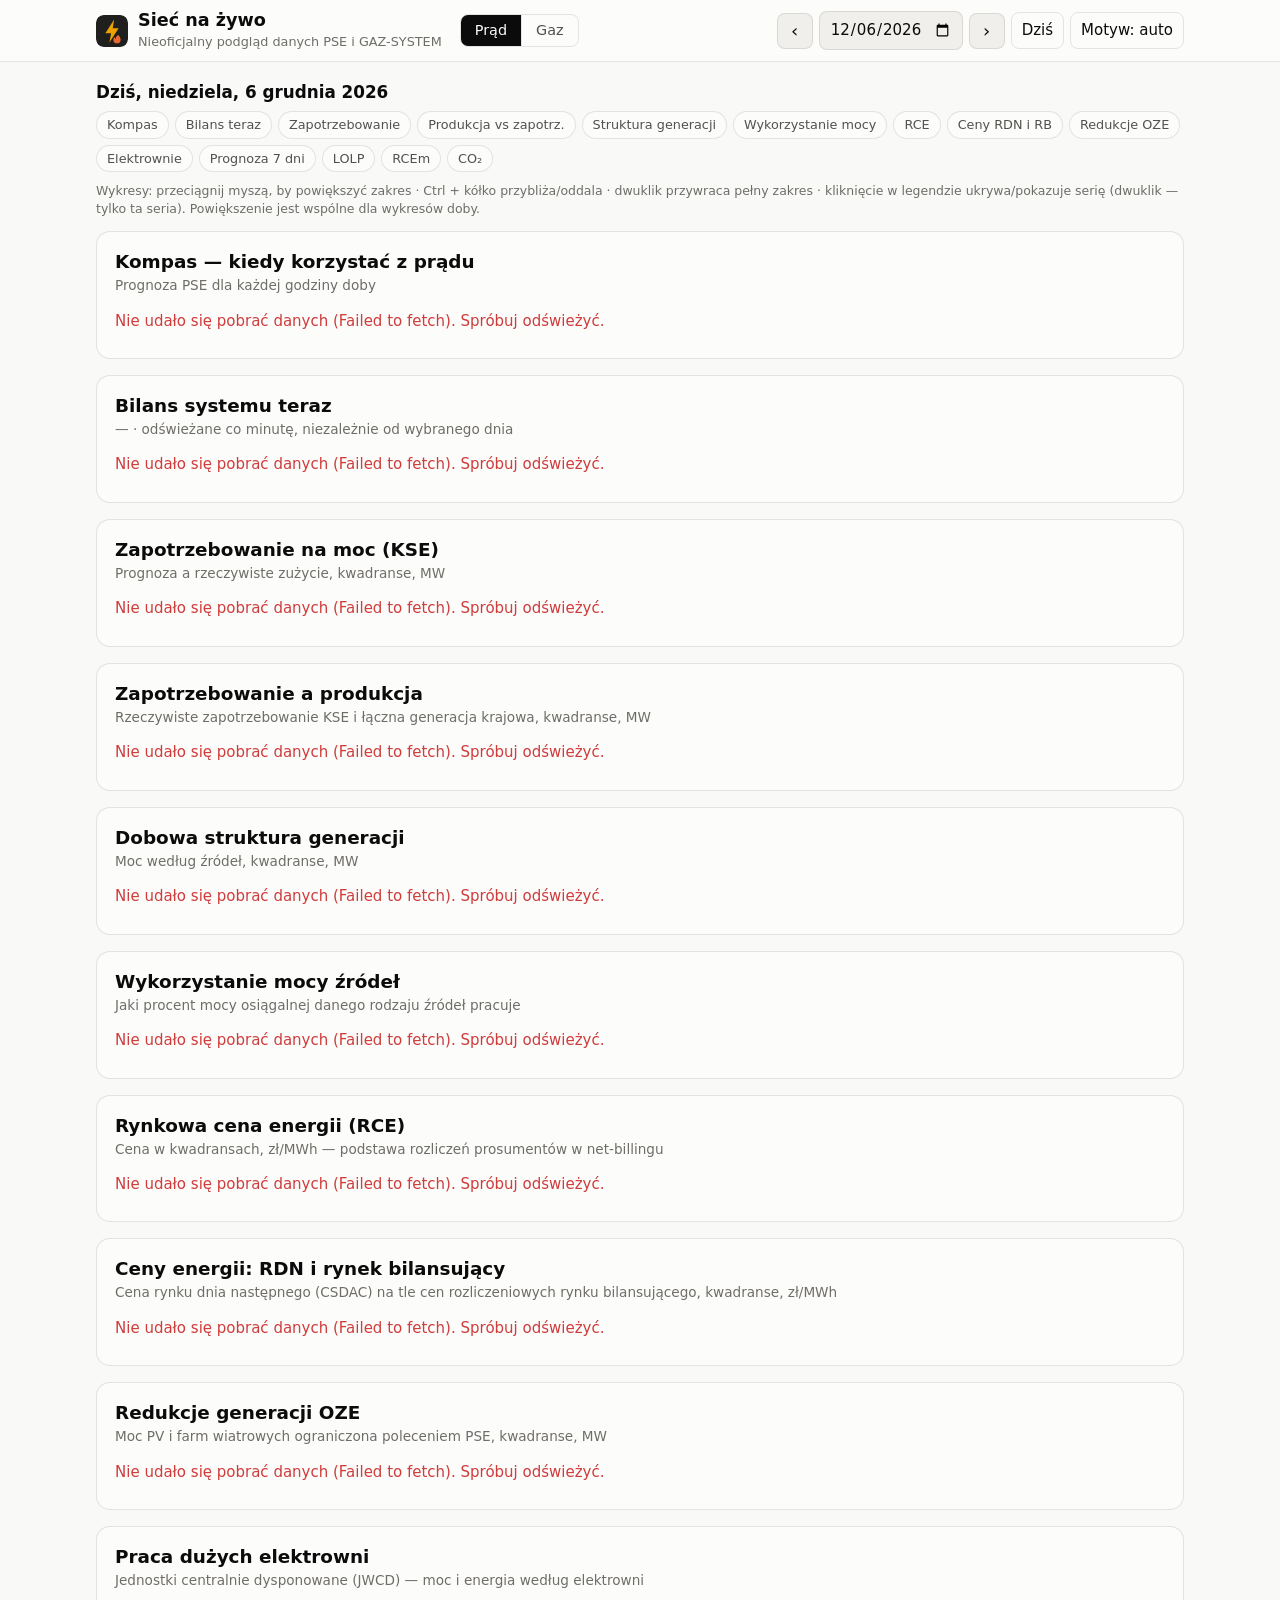
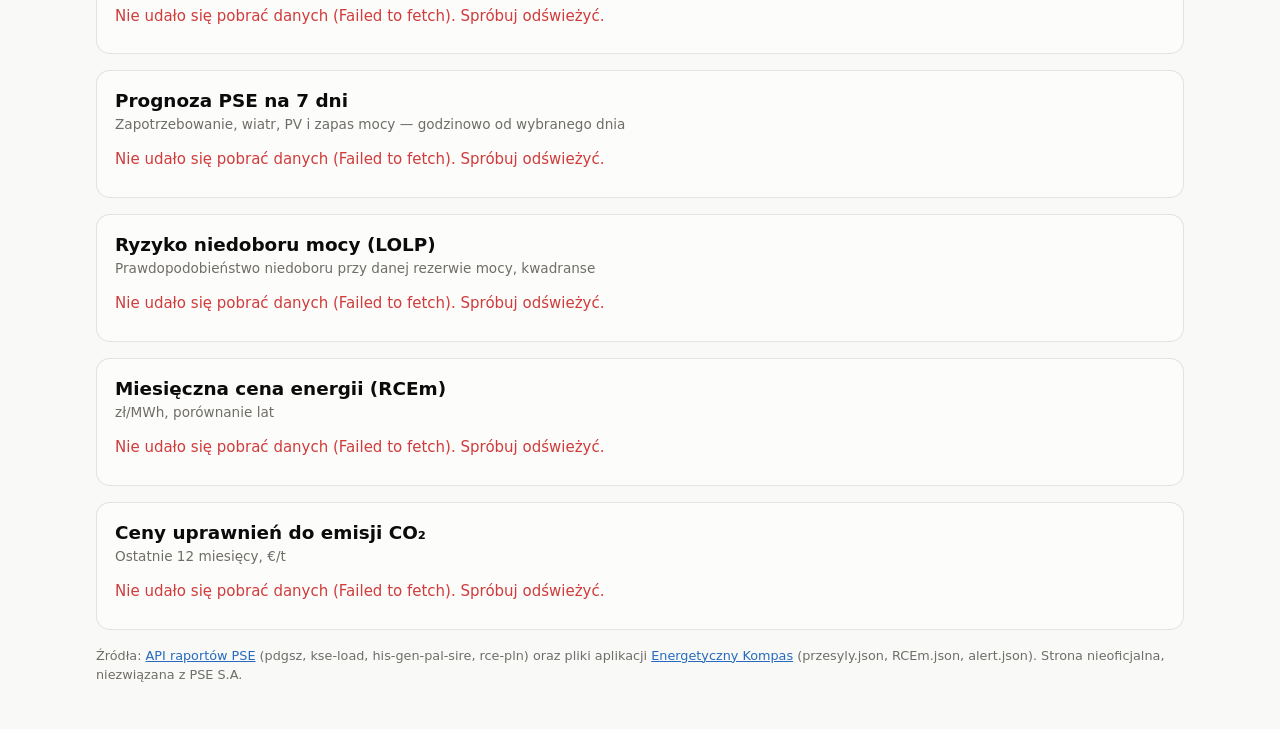
==== web/index.html @ aa926ff1 "Sieć na żywo: podgląd danych PSE i GAZ-SYSTEM Statyczna strona (PWA) z danymi o systemie elektroener" ====
<!doctype html>
<html lang="pl">
<head>
  <meta charset="utf-8">
  <meta name="viewport" content="width=device-width, initial-scale=1">
  <title>Sieć na żywo — prąd</title>
  <meta name="description" content="Godziny zalecanego użytkowania i oszczędzania prądu, bilans KSE, struktura generacji i ceny RCE — dane PSE.">
  <link rel="stylesheet" href="style.css">
  <link rel="manifest" href="manifest.webmanifest">
  <link rel="icon" href="icons/icon.svg" type="image/svg+xml">
  <link rel="apple-touch-icon" href="icons/apple-touch-icon.png">
  <meta name="theme-color" content="#1f1f1d">
  <meta name="apple-mobile-web-app-capable" content="yes">
  <meta name="apple-mobile-web-app-title" content="Sieć na żywo">
</head>
<body>
  <header class="top">
    <div class="wrap top-inner">
      <div class="brand">
        <img class="logo" src="icons/icon.svg" alt="" width="32" height="32">
        <div>
          <h1>Sieć na żywo</h1>
          <p class="sub">Nieoficjalny podgląd danych PSE i GAZ-SYSTEM</p>
        </div>
        <nav class="tabs" aria-label="Rodzaj danych"><a href="./" aria-current="page">Prąd</a><a href="gaz.html">Gaz</a></nav>
      </div>
      <nav class="datenav" aria-label="Wybór dnia">
        <button id="prev" type="button" aria-label="Poprzedni dzień">‹</button>
        <input id="date" type="date" aria-label="Data">
        <button id="next" type="button" aria-label="Następny dzień">›</button>
        <button id="today" type="button" class="ghost">Dziś</button>
        <button id="install" type="button" class="ghost install" hidden>Zainstaluj aplikację</button>
        <button id="theme" type="button" class="ghost">Motyw: auto</button>
      </nav>
    </div>
  </header>

  <main class="wrap">
    <div id="alert" class="alert" role="status" hidden></div>
    <p id="date-label" class="date-label"></p>
    <nav class="toc" aria-label="Sekcje">
      <a href="#kompas">Kompas</a><a href="#now">Bilans teraz</a><a href="#load">Zapotrzebowanie</a><a href="#bal">Produkcja vs zapotrz.</a><a href="#gen">Struktura generacji</a><a href="#util">Wykorzystanie mocy</a><a href="#rce">RCE</a><a href="#prices">Ceny RDN i RB</a><a href="#curt">Redukcje OZE</a><a href="#units">Elektrownie</a><a href="#plan">Prognoza 7 dni</a><a href="#lolp">LOLP</a><a href="#rcem">RCEm</a><a href="#co2">CO₂</a>
    </nav>
    <p class="chart-hint">Wykresy: przeciągnij myszą, by powiększyć zakres · Ctrl + kółko przybliża/oddala · dwuklik przywraca pełny zakres · kliknięcie w legendzie ukrywa/pokazuje serię (dwuklik — tylko ta seria). Powiększenie jest wspólne dla wykresów doby.</p>

    <section class="card" id="kompas" aria-labelledby="kompas-h">
      <div class="card-head">
        <h2 id="kompas-h">Kompas — kiedy korzystać z prądu</h2>
        <p class="muted">Prognoza PSE dla każdej godziny doby</p>
      </div>
      <div id="kompas-body"></div>
    </section>

    <section class="card" id="now" aria-labelledby="now-h">
      <div class="card-head">
        <h2 id="now-h">Bilans systemu teraz</h2>
        <p class="muted"><span id="now-time">—</span> · odświeżane co minutę, niezależnie od wybranego dnia</p>
      </div>
      <div id="now-body"><p class="state">Ładowanie…</p></div>
    </section>

    <section class="card" id="load" aria-labelledby="load-h">
      <div class="card-head">
        <h2 id="load-h">Zapotrzebowanie na moc (KSE)</h2>
        <p class="muted">Prognoza a rzeczywiste zużycie, kwadranse, MW</p>
      </div>
      <div id="load-body"></div>
    </section>

    <section class="card" id="bal" aria-labelledby="bal-h">
      <div class="card-head">
        <h2 id="bal-h">Zapotrzebowanie a produkcja</h2>
        <p class="muted">Rzeczywiste zapotrzebowanie KSE i łączna generacja krajowa, kwadranse, MW</p>
      </div>
      <div id="bal-body"></div>
    </section>

    <section class="card" id="gen" aria-labelledby="gen-h">
      <div class="card-head">
        <h2 id="gen-h">Dobowa struktura generacji</h2>
        <p class="muted">Moc według źródeł, kwadranse, MW</p>
      </div>
      <div id="gen-body"></div>
    </section>

    <section class="card" id="util" aria-labelledby="util-h">
      <div class="card-head">
        <h2 id="util-h">Wykorzystanie mocy źródeł</h2>
        <p class="muted">Jaki procent mocy osiągalnej danego rodzaju źródeł pracuje</p>
      </div>
      <div id="util-body"></div>
    </section>

    <section class="card" id="rce" aria-labelledby="rce-h">
      <div class="card-head">
        <h2 id="rce-h">Rynkowa cena energii (RCE)</h2>
        <p class="muted">Cena w kwadransach, zł/MWh — podstawa rozliczeń prosumentów w net-billingu</p>
      </div>
      <div id="rce-body"></div>
    </section>

    <section class="card" id="prices" aria-labelledby="prices-h">
      <div class="card-head">
        <h2 id="prices-h">Ceny energii: RDN i rynek bilansujący</h2>
        <p class="muted">Cena rynku dnia następnego (CSDAC) na tle cen rozliczeniowych rynku bilansującego, kwadranse, zł/MWh</p>
      </div>
      <div id="prices-body"></div>
    </section>

    <section class="card" id="curt" aria-labelledby="curt-h">
      <div class="card-head">
        <h2 id="curt-h">Redukcje generacji OZE</h2>
        <p class="muted">Moc PV i farm wiatrowych ograniczona poleceniem PSE, kwadranse, MW</p>
      </div>
      <div id="curt-body"></div>
    </section>

    <section class="card" id="units" aria-labelledby="units-h">
      <div class="card-head">
        <h2 id="units-h">Praca dużych elektrowni</h2>
        <p class="muted">Jednostki centralnie dysponowane (JWCD) — moc i energia według elektrowni</p>
      </div>
      <div id="units-body"></div>
    </section>

    <section class="card" id="plan" aria-labelledby="plan-h">
      <div class="card-head">
        <h2 id="plan-h">Prognoza PSE na 7 dni</h2>
        <p class="muted">Zapotrzebowanie, wiatr, PV i zapas mocy — godzinowo od wybranego dnia</p>
      </div>
      <div id="plan-body"></div>
    </section>

    <section class="card" id="lolp" aria-labelledby="lolp-h">
      <div class="card-head">
        <h2 id="lolp-h">Ryzyko niedoboru mocy (LOLP)</h2>
        <p class="muted">Prawdopodobieństwo niedoboru przy danej rezerwie mocy, kwadranse</p>
      </div>
      <div id="lolp-body"></div>
    </section>

    <section class="card" id="rcem" aria-labelledby="rcem-h">
      <div class="card-head">
        <h2 id="rcem-h">Miesięczna cena energii (RCEm)</h2>
        <p class="muted">zł/MWh, porównanie lat</p>
      </div>
      <div id="rcem-body"><p class="state">Ładowanie…</p></div>
    </section>
    <section class="card" id="co2" aria-labelledby="co2-h">
      <div class="card-head">
        <h2 id="co2-h">Ceny uprawnień do emisji CO₂</h2>
        <p class="muted">Ostatnie 12 miesięcy, €/t</p>
      </div>
      <div id="co2-body"></div>
    </section>

  </main>

  <div id="install-help" class="install-help" role="dialog" aria-labelledby="install-help-h" hidden>
    <h2 id="install-help-h">Dodaj do ekranu głównego</h2>
    <div id="install-help-body"></div>
    <button type="button" id="install-help-close">Zamknij</button>
  </div>

  <footer class="wrap foot">
    <p>Źródła: <a href="https://raporty.pse.pl" rel="noopener">API raportów PSE</a> (pdgsz, kse-load, his-gen-pal-sire, rce-pln)
      oraz pliki aplikacji <a href="https://www.energetycznykompas.pl" rel="noopener">Energetyczny Kompas</a> (przesyly.json, RCEm.json, alert.json).
      Strona nieoficjalna, niezwiązana z PSE S.A.</p>
  </footer>

  <script type="module" src="app.js"></script>
</body>
</html>
---- web/style.css ----
:root {
  color-scheme: light;
  --page: #f9f9f7;
  --surface: #fcfcfb;
  --surface-2: #f0efec;
  --ink: #0b0b0b;
  --ink-2: #52514e;
  --muted: #6f6d68;
  --grid: #e1e0d9;
  --axis: #c3c2b7;
  --border: rgba(11, 11, 11, 0.1);
  --accent: #256abf;

  /* Paleta kategoryczna (kolejność stała, zwalidowana pod kątem daltonizmu) */
  --s1: #2a78d6; --s2: #eb6834; --s3: #1baf7a; --s4: #eda100;
  --s5: #e87ba4; --s6: #008300; --s7: #4a3aa7; --s8: #e34948;
  /* Struktura generacji: kolory znaczeniowe, kolejność warstw zwalidowana pod kątem daltonizmu */
  --g-wk: #262624; --g-wb: #8a5a2b; --g-gaz: #eb6834; --g-woda: #2a78d6;
  --g-wl: #1baf7a; --g-wm: #4a3aa7; --g-pv: #eda100; --g-bio: #008300;
  /* Para rozbieżna: import / eksport */
  --imp: #2a78d6; --exp: #e34948;
  /* Stany kompasu (paleta statusów) */
  --st0: #0ca30c; --st0-ink: #0b0b0b;
  --st1: #e6e5e0; --st1-ink: #0b0b0b;
  --st2: #fab219; --st2-ink: #0b0b0b;
  --st3: #d03b3b; --st3-ink: #ffffff;
  --ok: #006300;
}
@media (prefers-color-scheme: dark) {
  :root:not([data-theme="light"]) {
    color-scheme: dark;
    --page: #0d0d0d; --surface: #1a1a19; --surface-2: #242423;
    --ink: #ffffff; --ink-2: #c3c2b7; --muted: #9a988f;
    --grid: #2c2c2a; --axis: #383835; --border: rgba(255, 255, 255, 0.1); --accent: #5598e7;
    --s1: #3987e5; --s2: #d95926; --s3: #199e70; --s4: #c98500;
    --s5: #d55181; --s6: #008300; --s7: #9085e9; --s8: #e66767;
    --imp: #3987e5; --exp: #e66767;
    --g-wk: #a9a79f; --g-wb: #7d4f25; --g-gaz: #d95926; --g-woda: #3987e5;
    --g-wl: #199e70; --g-wm: #9085e9; --g-pv: #c98500; --g-bio: #008300;
    --st1: #383835; --st1-ink: #ffffff;
    --ok: #0ca30c;
  }
}
:root[data-theme="dark"] {
  color-scheme: dark;
  --page: #0d0d0d; --surface: #1a1a19; --surface-2: #242423;
  --ink: #ffffff; --ink-2: #c3c2b7; --muted: #9a988f;
  --grid: #2c2c2a; --axis: #383835; --border: rgba(255, 255, 255, 0.1); --accent: #5598e7;
  --s1: #3987e5; --s2: #d95926; --s3: #199e70; --s4: #c98500;
  --s5: #d55181; --s6: #008300; --s7: #9085e9; --s8: #e66767;
  --imp: #3987e5; --exp: #e66767;
  --g-wk: #a9a79f; --g-wb: #7d4f25; --g-gaz: #d95926; --g-woda: #3987e5;
  --g-wl: #199e70; --g-wm: #9085e9; --g-pv: #c98500; --g-bio: #008300;
  --st1: #383835; --st1-ink: #ffffff;
  --ok: #0ca30c;
}

* { box-sizing: border-box; }
html { -webkit-text-size-adjust: 100%; }
body {
  margin: 0;
  background: var(--page);
  color: var(--ink);
  font: 15px/1.5 system-ui, -apple-system, "Segoe UI", Roboto, sans-serif;
}
a { color: var(--accent); }
h1, h2, h3 { margin: 0; line-height: 1.25; }
h2 { font-size: 1.15rem; font-weight: 650; }
h3 { font-size: 0.95rem; font-weight: 600; margin: 0 0 10px; }
.wrap { max-width: 1120px; margin: 0 auto; padding: 0 16px; }
.muted { color: var(--muted); font-weight: 400; }

/* Nagłówek */
.top { background: var(--surface); border-bottom: 1px solid var(--border); position: sticky; top: 0; z-index: 5; }
.top-inner { display: flex; flex-wrap: wrap; gap: 10px 20px; align-items: center; justify-content: space-between; padding-top: 10px; padding-bottom: 10px; }
.brand { display: flex; gap: 10px; align-items: center; }
.logo { font-size: 26px; color: var(--accent); line-height: 1; }
.brand h1 { font-size: 1.1rem; }
.sub { margin: 0; font-size: 0.8rem; color: var(--muted); }
.datenav { display: flex; gap: 6px; align-items: center; flex-wrap: wrap; }
button, input[type="date"] {
  font: inherit; color: var(--ink); background: var(--surface-2);
  border: 1px solid var(--border); border-radius: 8px; padding: 6px 10px; min-height: 36px;
}
button { cursor: pointer; }
button:hover:not(:disabled) { border-color: var(--axis); }
button:disabled { opacity: 0.4; cursor: default; }
button.ghost { background: transparent; }
#prev, #next { width: 36px; font-size: 18px; padding: 0; }
:focus-visible { outline: 2px solid var(--accent); outline-offset: 2px; }

.date-label { margin: 18px 0 2px; font-size: 1.05rem; font-weight: 600; }
.date-label::first-letter { text-transform: uppercase; }

.alert { margin-top: 16px; padding: 12px 14px; border-radius: 10px; background: var(--surface); border: 1px solid var(--border); border-left: 4px solid var(--st2); }

/* Karty */
.card { background: var(--surface); border: 1px solid var(--border); border-radius: 14px; padding: 18px; margin-bottom: 16px; }
.card-head { margin-bottom: 14px; }
.card-head p { margin: 2px 0 0; font-size: 0.85rem; }
.state { color: var(--muted); margin: 8px 0; }
.state.error { color: var(--st3); }
.note { font-size: 0.8rem; color: var(--muted); margin: 8px 0 0; }
.grid2 { display: grid; grid-template-columns: 1fr 1fr; gap: 24px; margin-top: 8px; }
@media (max-width: 820px) { .grid2 { grid-template-columns: 1fr; } }

/* Kafelki */
.tiles { display: grid; grid-template-columns: repeat(auto-fit, minmax(150px, 1fr)); gap: 10px; margin-bottom: 14px; }
.tile { background: var(--surface-2); border-radius: 10px; padding: 10px 12px; min-width: 0; }
.tl { font-size: 0.8rem; color: var(--ink-2); }
.tv { font-size: 1.35rem; font-weight: 650; line-height: 1.3; overflow-wrap: anywhere; }
.td { font-size: 0.78rem; color: var(--muted); }

/* Kompas */
.hero { display: flex; gap: 16px; align-items: flex-start; padding: 16px; border-radius: 12px; margin-bottom: 18px; background: var(--surface-2); border-left: 6px solid var(--st1); }
.hero.s0 { border-left-color: var(--st0); }
.hero.s2 { border-left-color: var(--st2); }
.hero.s3 { border-left-color: var(--st3); }
.hero-icon { flex: none; width: 52px; height: 52px; border-radius: 50%; display: grid; place-items: center; font-size: 24px; font-weight: 700; background: var(--st1); color: var(--st1-ink); }
.hero.s0 .hero-icon { background: var(--st0); color: var(--st0-ink); }
.hero.s2 .hero-icon { background: var(--st2); color: var(--st2-ink); }
.hero.s3 .hero-icon { background: var(--st3); color: var(--st3-ink); }
.hero-kicker { font-size: 0.85rem; color: var(--ink-2); }
.hero-state { font-size: 2rem; font-weight: 700; line-height: 1.15; }
.hero-tip { margin: 6px 0 0; color: var(--ink-2); max-width: 60ch; }
.hero-next { margin: 6px 0 0; font-size: 0.9rem; }

.strip-head { display: flex; flex-wrap: wrap; gap: 6px 12px; align-items: baseline; margin: 14px 0 8px; }
.strip-head h3 { margin: 0; }
.pills { display: flex; flex-wrap: wrap; gap: 6px; }
.pill { font-size: 0.78rem; padding: 2px 8px; border-radius: 99px; background: var(--st1); color: var(--st1-ink); }
.pill.s0 { background: var(--st0); color: var(--st0-ink); }
.pill.s2 { background: var(--st2); color: var(--st2-ink); }
.pill.s3 { background: var(--st3); color: var(--st3-ink); }

.strip { display: grid; grid-template-columns: repeat(var(--n), minmax(0, 1fr)); gap: 2px; }
@media (max-width: 700px) { .strip:not(.mini) { grid-template-columns: repeat(12, minmax(0, 1fr)); } }
.strip .cell { border-radius: 4px; background: var(--st1); color: var(--st1-ink); display: flex; flex-direction: column; align-items: center; padding: 5px 0 4px; min-height: 48px; font-variant-numeric: tabular-nums; }
.strip .cell .hh { font-size: 0.78rem; }
.strip .cell .ic { font-size: 0.8rem; font-weight: 700; }
.cell.s0, .cell-key.s0 { background: var(--st0); color: var(--st0-ink); }
.cell.s2, .cell-key.s2 { background: var(--st2); color: var(--st2-ink); }
.cell.s3, .cell-key.s3 { background: var(--st3); color: var(--st3-ink); }
.cell.sx { background: transparent; outline: 1px dashed var(--axis); outline-offset: -1px; }
.cell.now { box-shadow: 0 0 0 2px var(--surface), 0 0 0 4px var(--ink); position: relative; z-index: 1; }
.strip.mini { gap: 1px; }
.strip.mini .cell { min-height: 14px; padding: 0; border-radius: 2px; }
.cell-key { display: inline-grid; place-items: center; width: 20px; height: 20px; border-radius: 4px; font-size: 11px; font-weight: 700; font-style: normal; background: var(--st1); color: var(--st1-ink); flex: none; }
.spans { list-style: none; padding: 0; margin: 12px 0 0; display: grid; gap: 6px; font-size: 0.9rem; }
.spans li { display: flex; gap: 8px; align-items: center; flex-wrap: wrap; }
.legend.states { margin-top: 14px; }

.history { margin-top: 14px; }
.history summary, .table-view summary { cursor: pointer; font-size: 0.85rem; color: var(--ink-2); }
.history-list { display: grid; gap: 10px; margin-top: 10px; }
.hist-meta { font-size: 0.8rem; margin-bottom: 3px; }
.hist-row:not(.active) { opacity: 0.75; }
.badge { font-size: 0.7rem; padding: 1px 6px; border-radius: 99px; background: var(--ink); color: var(--surface); }

/* Legenda i wykresy */
.legend { display: flex; flex-wrap: wrap; gap: 6px 16px; font-size: 0.82rem; color: var(--ink-2); margin-bottom: 8px; }
.key { display: inline-flex; align-items: center; gap: 6px; }
.sw { display: inline-block; width: 10px; height: 10px; border-radius: 3px; flex: none; }
.sw.none { background: transparent; }
.plan-key { display: inline-block; width: 2px; height: 12px; background: var(--ink); }
.chart { width: 100%; }
.chart svg { display: block; max-width: 100%; height: auto; touch-action: pan-y; }
.gridline { stroke: var(--grid); stroke-width: 1; }
.axis { stroke: var(--axis); stroke-width: 1; }
.tick { fill: var(--muted); font-size: 11px; font-variant-numeric: tabular-nums; }
.line { fill: none; stroke-width: 2; stroke-linejoin: round; stroke-linecap: round; }
.area-wash { opacity: 0.12; }
.band-wash { opacity: 0.22; }
.sw.wash { opacity: 0.4; }
.stack-area { stroke: var(--surface); stroke-width: 1; stroke-linejoin: round; }
.marker { stroke: var(--surface); stroke-width: 2; }
.crosshair { stroke: var(--axis); stroke-width: 1; }
.now-line { stroke: var(--ink-2); stroke-width: 1; }
.now-label { fill: var(--ink-2); font-size: 11px; }

.tooltip { position: fixed; z-index: 20; pointer-events: none; background: var(--surface); color: var(--ink); border: 1px solid var(--border); border-radius: 8px; padding: 8px 10px; font-size: 0.8rem; box-shadow: 0 6px 20px rgba(0, 0, 0, 0.18); min-width: 180px; }
.tt-h { font-weight: 650; margin-bottom: 4px; }
.tt-r { display: grid; grid-template-columns: 10px 1fr auto; gap: 8px; align-items: center; }
.tt-r b { font-weight: 600; font-variant-numeric: tabular-nums; text-align: right; }

.table-view { margin-top: 10px; }
.table-scroll { max-height: 320px; overflow: auto; margin-top: 8px; border: 1px solid var(--border); border-radius: 8px; }
table { border-collapse: collapse; width: 100%; font-size: 0.8rem; font-variant-numeric: tabular-nums; }
th, td { padding: 4px 8px; text-align: right; border-bottom: 1px solid var(--grid); white-space: nowrap; }
th:first-child, td:first-child { text-align: left; }
th { position: sticky; top: 0; background: var(--surface-2); font-weight: 600; }

/* Wymiana międzynarodowa */
.flows { display: grid; gap: 8px; }
.frow { display: grid; grid-template-columns: 76px 1fr; grid-template-areas: "n t" "v v"; gap: 2px 10px; align-items: center; }
.fname { grid-area: n; font-size: 0.88rem; }
.ftrack { grid-area: t; position: relative; height: 18px; }
.fzero { position: absolute; left: 50%; top: -2px; bottom: -2px; width: 1px; background: var(--axis); }
.fbar { position: absolute; top: 3px; height: 12px; }
.fbar.imp { background: var(--imp); border-radius: 0 4px 4px 0; }
.fbar.exp { background: var(--exp); border-radius: 4px 0 0 4px; }
.fplan { position: absolute; top: 0; height: 18px; width: 2px; margin-left: -1px; background: var(--ink); }
.fval { grid-area: v; font-size: 0.8rem; color: var(--ink-2); padding-left: 86px; }
@media (max-width: 480px) { .fval { padding-left: 0; } }

/* Aktualny miks */
.mix { display: grid; gap: 8px; }
.mrow { display: grid; grid-template-columns: minmax(110px, 1.2fr) 1.5fr auto; gap: 10px; align-items: center; font-size: 0.85rem; }
.mtrack { height: 12px; }
.mbar { display: block; height: 12px; background: var(--s1); border-radius: 0 4px 4px 0; min-width: 1px; }
.mval { font-variant-numeric: tabular-nums; white-space: nowrap; }
.ok { color: var(--ok); }
.off { color: var(--muted); }

.foot { color: var(--muted); font-size: 0.8rem; padding-bottom: 32px; }

@media (max-width: 600px) {
  .top { position: static; }
  .card { padding: 14px; }
  .hero { padding: 12px; gap: 12px; }
  .hero-icon { width: 40px; height: 40px; font-size: 18px; }
  .hero-state { font-size: 1.45rem; }
  .tiles { grid-template-columns: 1fr 1fr; }
  .tv { font-size: 1.1rem; }
  .mrow { grid-template-columns: 1fr auto; }
  .mtrack { grid-column: 1 / -1; grid-row: 2; }
}
.sub-h { margin: 18px 0 8px; }

/* Wykorzystanie mocy */
.util { display: grid; gap: 10px; margin-bottom: 8px; }
.urow { display: grid; grid-template-columns: minmax(200px, 1.3fr) 2fr minmax(210px, auto); gap: 6px 12px; align-items: center; font-size: 0.85rem; }
.uname { display: flex; align-items: center; gap: 6px; flex-wrap: wrap; }
.utrack { position: relative; height: 14px; background: var(--surface-2); border-radius: 0 4px 4px 0; }
.ubar { position: absolute; left: 0; top: 0; bottom: 0; border-radius: 0 4px 4px 0; min-width: 1px; }
.umax { position: absolute; top: -3px; bottom: -3px; width: 2px; margin-left: -1px; background: var(--ink); }
.uval { font-variant-numeric: tabular-nums; white-space: nowrap; }
@media (max-width: 700px) {
  .urow { grid-template-columns: 1fr; }
}

/* Interaktywne wykresy: legenda-przełączniki i sterowanie zakresem */
.chart-bar { display: flex; flex-wrap: wrap; gap: 6px 12px; align-items: flex-start; justify-content: space-between; margin-bottom: 6px; }
.chart-bar .legend { margin-bottom: 0; flex: 1 1 300px; }
.key.toggle { font: inherit; font-size: 0.82rem; color: var(--ink-2); background: transparent; border: 1px solid transparent; border-radius: 6px; padding: 2px 6px; min-height: 28px; cursor: pointer; }
.key.toggle:hover { border-color: var(--border); background: var(--surface-2); }
.key.toggle.off { color: var(--muted); text-decoration: line-through; }
.key.toggle.off .sw { opacity: 0.25; }
.zoom-ctl { display: flex; gap: 4px; flex: none; }
.zoom-ctl button { min-height: 28px; min-width: 30px; padding: 0 8px; font-size: 0.95rem; line-height: 1; }
.ichart svg { cursor: crosshair; user-select: none; -webkit-user-select: none; }
.zoom-sel { fill: var(--accent); opacity: 0.12; stroke: var(--accent); stroke-width: 1; }
.chart-hint { font-size: 0.78rem; color: var(--muted); margin: 0 0 12px; }

/* Obciążenie połączeń: przełącznik skali i znaczniki 50%/100% */
.seg { display: inline-flex; flex-wrap: wrap; border: 1px solid var(--border); border-radius: 8px; overflow: hidden; margin: 0 0 10px; }
.seg button { border: 0; border-radius: 0; min-height: 30px; font-size: 0.8rem; background: transparent; color: var(--ink-2); padding: 4px 10px; }
.seg button + button { border-left: 1px solid var(--border); }
.seg button.on { background: var(--ink); color: var(--surface); }
.ftrack.pct { background:
  linear-gradient(var(--grid), var(--grid)) 0 0 / 1px 100% no-repeat,
  linear-gradient(var(--grid), var(--grid)) 25% 0 / 1px 100% no-repeat,
  linear-gradient(var(--grid), var(--grid)) 75% 0 / 1px 100% no-repeat,
  linear-gradient(var(--grid), var(--grid)) 100% 0 / 1px 100% no-repeat; }
.fbar.over { box-shadow: 0 0 0 2px var(--st3); }
.warn { color: var(--ink); background: var(--st2); border-radius: 4px; padding: 0 4px; font-size: 0.72rem; }
.error-note { color: var(--st3); }

/* Nawigacja po sekcjach */
.toc { display: flex; flex-wrap: wrap; gap: 6px; margin: 6px 0 10px; }
.toc a { font-size: 0.8rem; text-decoration: none; color: var(--ink-2); background: var(--surface); border: 1px solid var(--border); border-radius: 99px; padding: 3px 10px; }
.toc a:hover { border-color: var(--axis); color: var(--ink); }
.card { scroll-margin-top: 72px; }
@media (max-width: 600px) { .card { scroll-margin-top: 8px; } }

/* Zakładki Prąd / Gaz */
.tabs { margin-left: 8px; display: inline-flex; border: 1px solid var(--border); border-radius: 8px; overflow: hidden; }
.tabs a { padding: 5px 14px; font-size: 0.9rem; text-decoration: none; color: var(--ink-2); }
.tabs a + a { border-left: 1px solid var(--border); }
.tabs a[aria-current="page"] { background: var(--ink); color: var(--surface); }
.tabs a:not([aria-current]):hover { color: var(--ink); background: var(--surface-2); }
#range .seg { margin: 0; }
.smalls { display: grid; grid-template-columns: repeat(auto-fit, minmax(300px, 1fr)); gap: 8px 20px; }
.small .sub-h { margin-bottom: 0; }
.small-sum { margin: 2px 0 4px; font-size: 0.8rem; }

/* Instalacja jako aplikacja */
img.logo { width: 32px; height: 32px; border-radius: 8px; }
.install { border-color: var(--g-gaz); color: var(--ink); }
.install-help { position: fixed; z-index: 30; left: 16px; right: 16px; bottom: 16px; max-width: 420px; margin: 0 auto; background: var(--surface); color: var(--ink); border: 1px solid var(--border); border-radius: 12px; padding: 14px 16px; box-shadow: 0 10px 30px rgba(0, 0, 0, 0.25); }
.install-help h2 { font-size: 1rem; margin: 0 0 6px; }
.install-help ol { margin: 0 0 8px; padding-left: 1.3em; }
.install-help li { margin: 4px 0; }
.install-help p { margin: 0 0 8px; font-size: 0.85rem; }
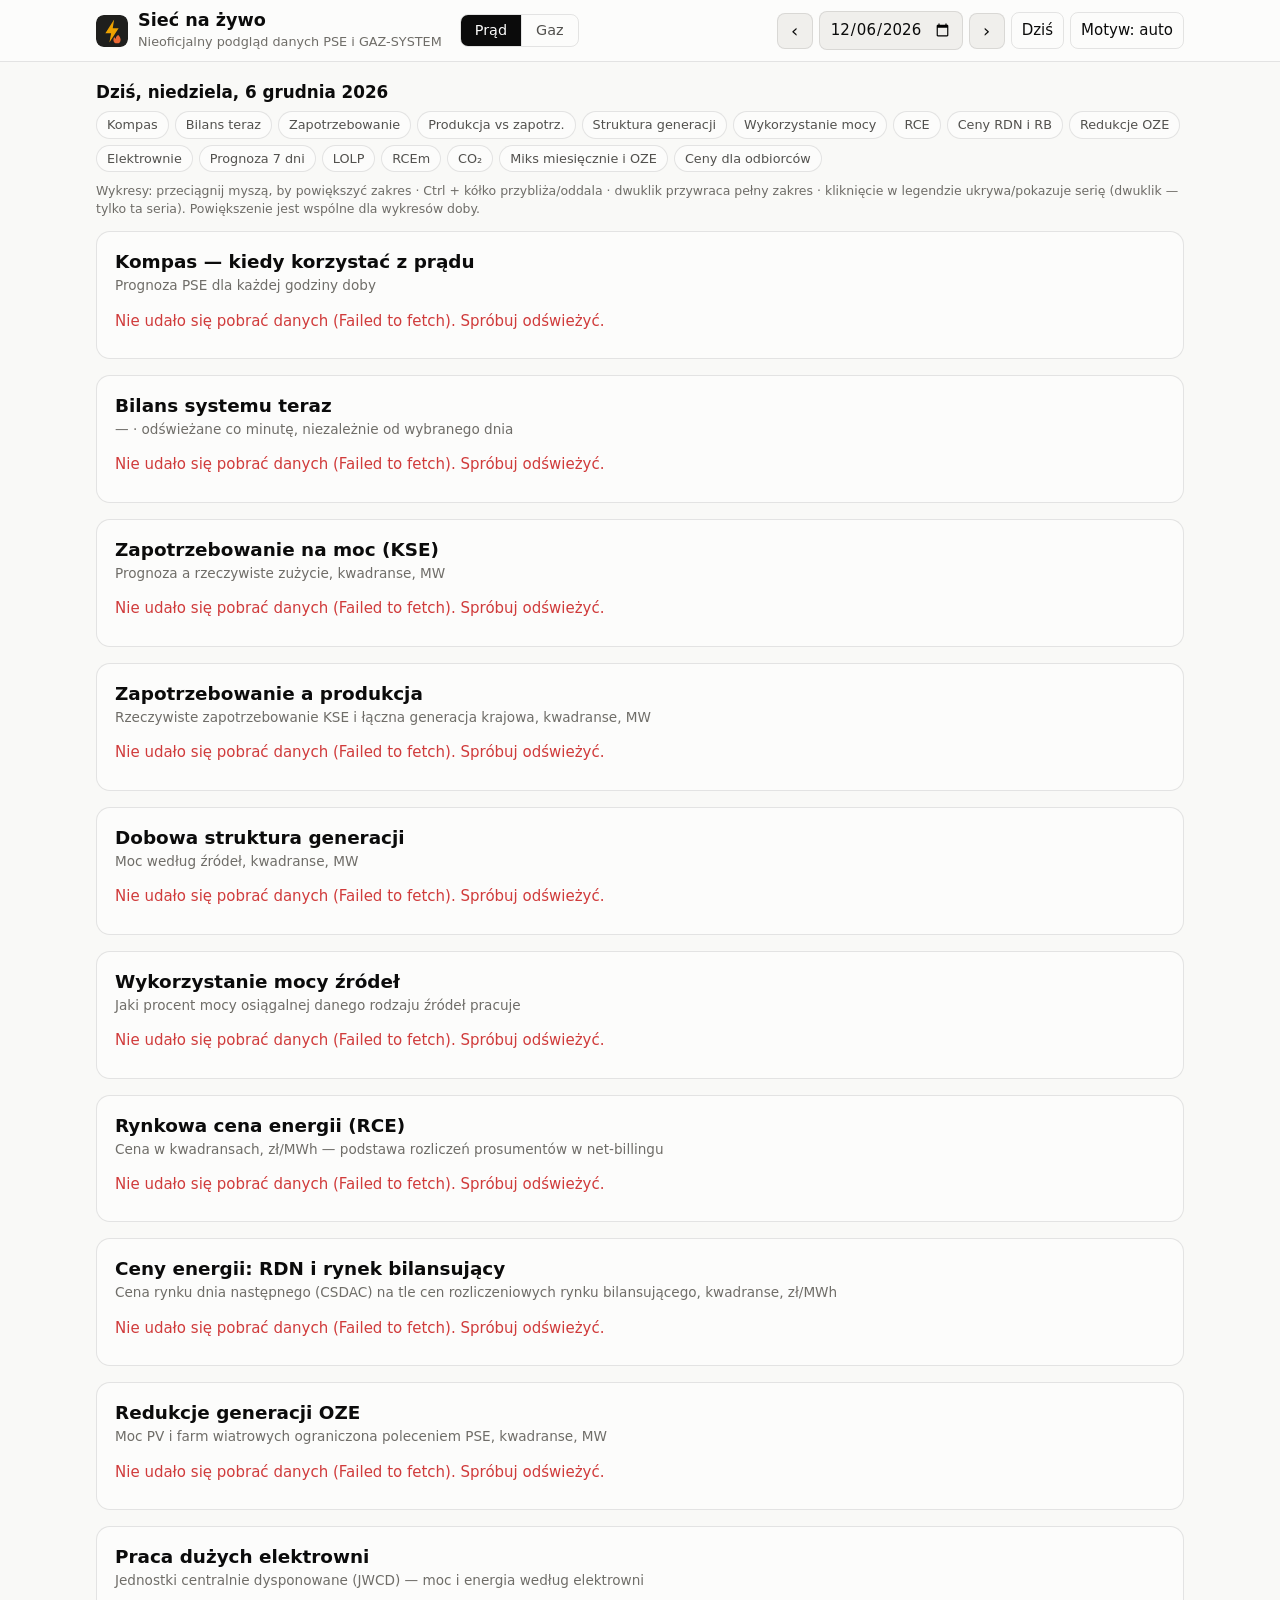
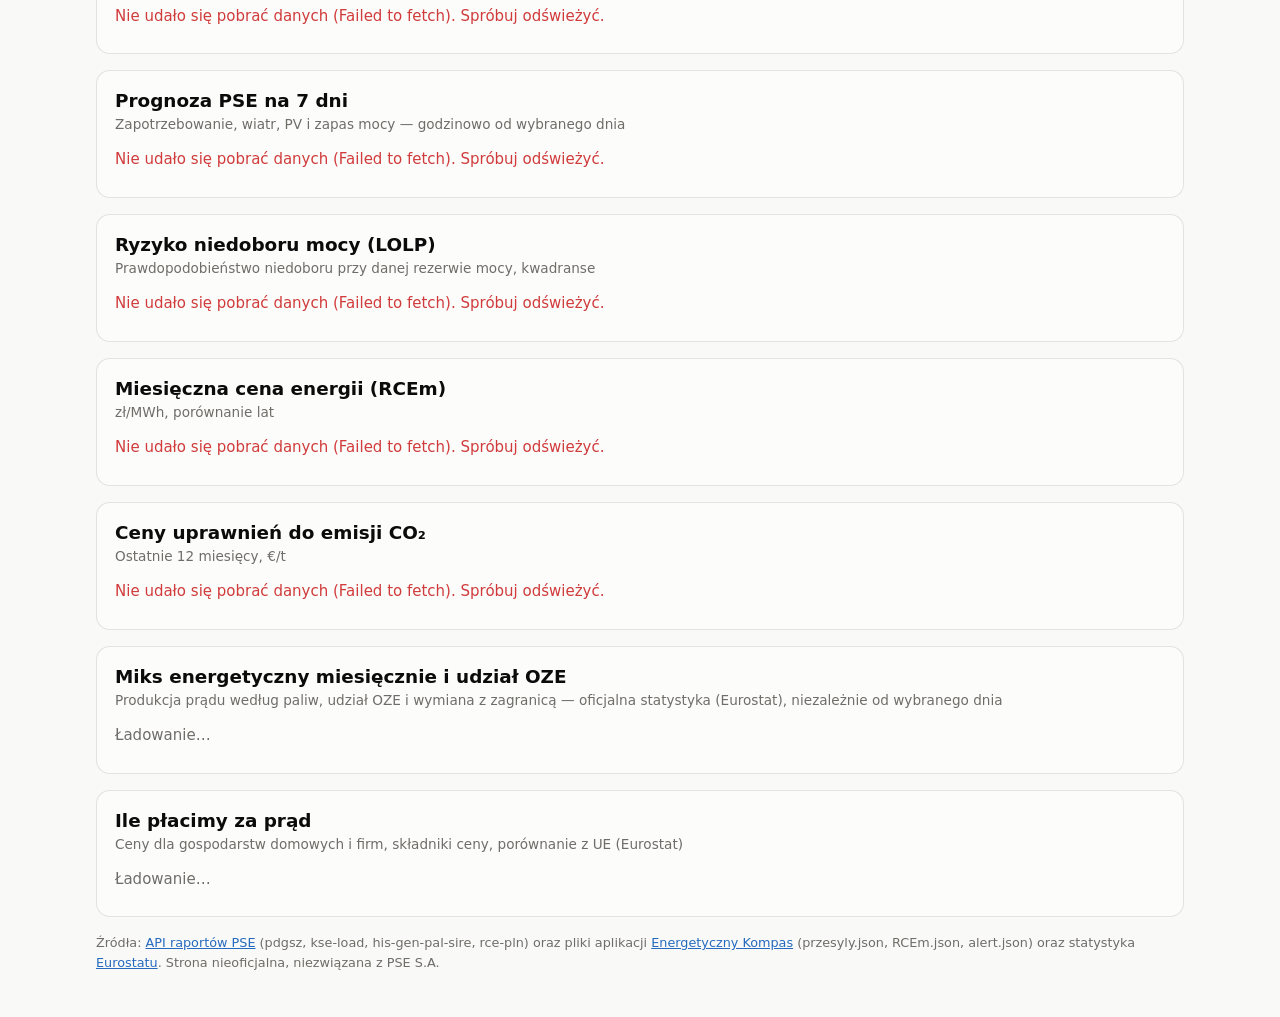
==== commit 651a6e9c: "Eurostat: miks prądu i OZE, ceny prądu, gaz w domach, uzależnienie od importu Prąd: miesięczna produ" ====
--- a/web/index.html
+++ b/web/index.html
@@ -39,7 +39,7 @@
     <div id="alert" class="alert" role="status" hidden></div>
     <p id="date-label" class="date-label"></p>
     <nav class="toc" aria-label="Sekcje">
-      <a href="#kompas">Kompas</a><a href="#now">Bilans teraz</a><a href="#load">Zapotrzebowanie</a><a href="#bal">Produkcja vs zapotrz.</a><a href="#gen">Struktura generacji</a><a href="#util">Wykorzystanie mocy</a><a href="#rce">RCE</a><a href="#prices">Ceny RDN i RB</a><a href="#curt">Redukcje OZE</a><a href="#units">Elektrownie</a><a href="#plan">Prognoza 7 dni</a><a href="#lolp">LOLP</a><a href="#rcem">RCEm</a><a href="#co2">CO₂</a>
+      <a href="#kompas">Kompas</a><a href="#now">Bilans teraz</a><a href="#load">Zapotrzebowanie</a><a href="#bal">Produkcja vs zapotrz.</a><a href="#gen">Struktura generacji</a><a href="#util">Wykorzystanie mocy</a><a href="#rce">RCE</a><a href="#prices">Ceny RDN i RB</a><a href="#curt">Redukcje OZE</a><a href="#units">Elektrownie</a><a href="#plan">Prognoza 7 dni</a><a href="#lolp">LOLP</a><a href="#rcem">RCEm</a><a href="#co2">CO₂</a><a href="#mix">Miks miesięcznie i OZE</a><a href="#bills">Ceny dla odbiorców</a>
     </nav>
     <p class="chart-hint">Wykresy: przeciągnij myszą, by powiększyć zakres · Ctrl + kółko przybliża/oddala · dwuklik przywraca pełny zakres · kliknięcie w legendzie ukrywa/pokazuje serię (dwuklik — tylko ta seria). Powiększenie jest wspólne dla wykresów doby.</p>
 
@@ -154,6 +154,22 @@
       <div id="co2-body"></div>
     </section>
 
+    <section class="card" id="mix" aria-labelledby="mix-h">
+      <div class="card-head">
+        <h2 id="mix-h">Miks energetyczny miesięcznie i udział OZE</h2>
+        <p class="muted">Produkcja prądu według paliw, udział OZE i wymiana z zagranicą — oficjalna statystyka (Eurostat), niezależnie od wybranego dnia</p>
+      </div>
+      <div id="mix-body"><p class="state">Ładowanie…</p></div>
+    </section>
+
+    <section class="card" id="bills" aria-labelledby="bills-h">
+      <div class="card-head">
+        <h2 id="bills-h">Ile płacimy za prąd</h2>
+        <p class="muted">Ceny dla gospodarstw domowych i firm, składniki ceny, porównanie z UE (Eurostat)</p>
+      </div>
+      <div id="bills-body"><p class="state">Ładowanie…</p></div>
+    </section>
+
   </main>
 
   <div id="install-help" class="install-help" role="dialog" aria-labelledby="install-help-h" hidden>
@@ -164,7 +180,7 @@
 
   <footer class="wrap foot">
     <p>Źródła: <a href="https://raporty.pse.pl" rel="noopener">API raportów PSE</a> (pdgsz, kse-load, his-gen-pal-sire, rce-pln)
-      oraz pliki aplikacji <a href="https://www.energetycznykompas.pl" rel="noopener">Energetyczny Kompas</a> (przesyly.json, RCEm.json, alert.json).
+      oraz pliki aplikacji <a href="https://www.energetycznykompas.pl" rel="noopener">Energetyczny Kompas</a> (przesyly.json, RCEm.json, alert.json) oraz statystyka <a href="https://ec.europa.eu/eurostat" rel="noopener">Eurostatu</a>.
       Strona nieoficjalna, niezwiązana z PSE S.A.</p>
   </footer>
 
--- a/web/style.css
+++ b/web/style.css
@@ -292,3 +292,11 @@
 .install-help ol { margin: 0 0 8px; padding-left: 1.3em; }
 .install-help li { margin: 4px 0; }
 .install-help p { margin: 0 0 8px; font-size: 0.85rem; }
+.grp-h { margin: 14px 0 6px; font-size: 0.9rem; }
+.sub-list { font-size: 0.78rem; color: var(--ink-2); flex-basis: 100%; }
+.sub-list summary { cursor: pointer; color: var(--muted); }
+.stackbar { display: flex; gap: 2px; height: 18px; margin: 4px 0 8px; }
+.stackbar span { border-radius: 2px; min-width: 2px; }
+.stackbar span:first-child { border-radius: 4px 2px 2px 4px; }
+.stackbar span:last-child { border-radius: 2px 4px 4px 2px; }
+.urow.hl .uname, .urow.hl .uval { font-weight: 700; }
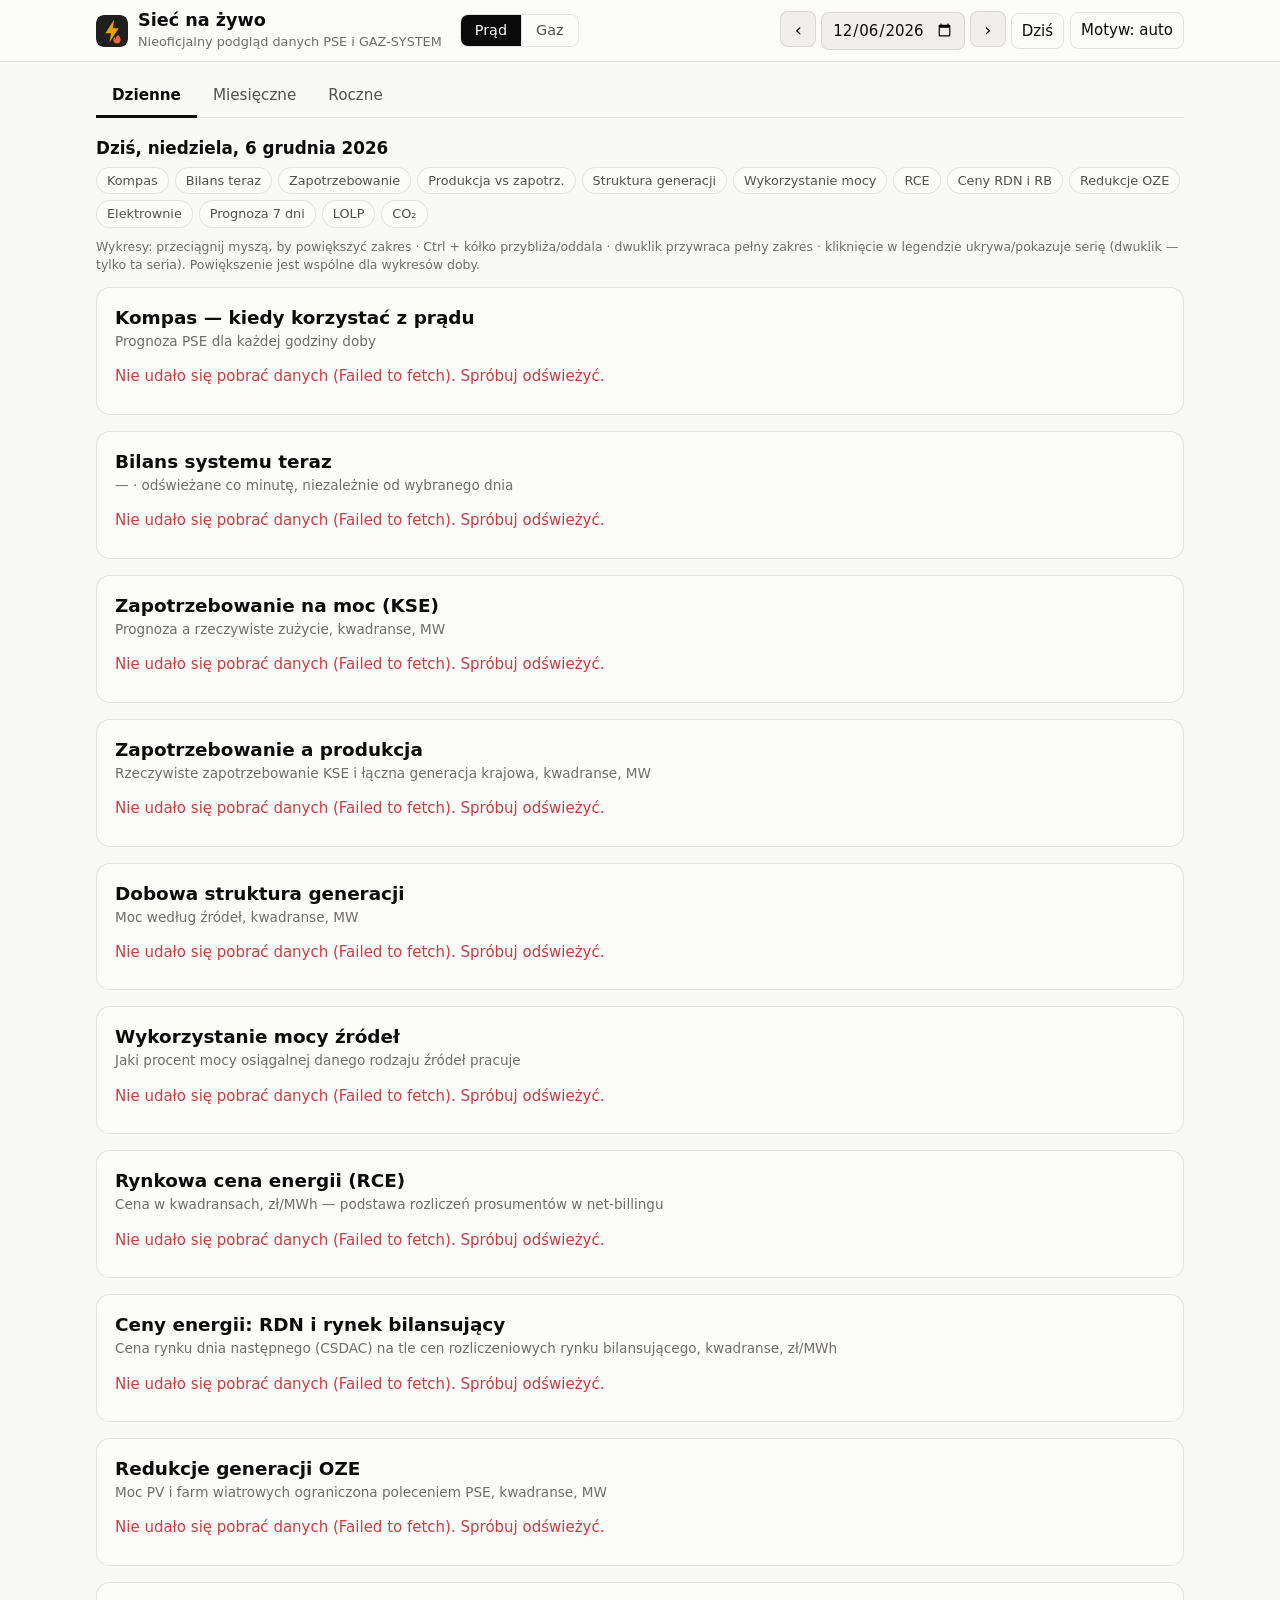
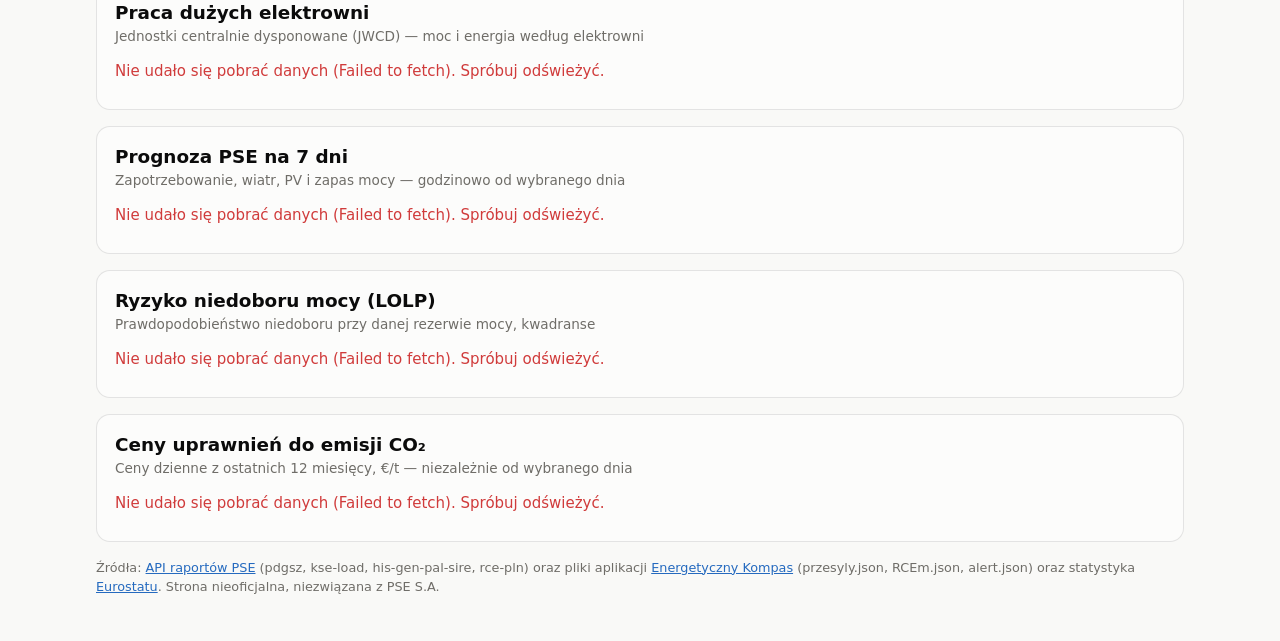
==== commit 92e85b17: "Podzakładki Dzienne / Miesięczne / Roczne, dane roczne od 1990 Obie strony dzielą sekcje na zakładki" ====
--- a/web/index.html
+++ b/web/index.html
@@ -25,10 +25,10 @@
         <nav class="tabs" aria-label="Rodzaj danych"><a href="./" aria-current="page">Prąd</a><a href="gaz.html">Gaz</a></nav>
       </div>
       <nav class="datenav" aria-label="Wybór dnia">
-        <button id="prev" type="button" aria-label="Poprzedni dzień">‹</button>
+        <span class="datectl" data-view="d"><button id="prev" type="button" aria-label="Poprzedni dzień">‹</button>
         <input id="date" type="date" aria-label="Data">
         <button id="next" type="button" aria-label="Następny dzień">›</button>
-        <button id="today" type="button" class="ghost">Dziś</button>
+        <button id="today" type="button" class="ghost">Dziś</button></span>
         <button id="install" type="button" class="ghost install" hidden>Zainstaluj aplikację</button>
         <button id="theme" type="button" class="ghost">Motyw: auto</button>
       </nav>
@@ -37,13 +37,14 @@
 
   <main class="wrap">
     <div id="alert" class="alert" role="status" hidden></div>
-    <p id="date-label" class="date-label"></p>
+    <nav id="views" class="views" role="tablist" aria-label="Rodzaj danych"></nav>
+    <p id="date-label" class="date-label" data-view="d"></p>
     <nav class="toc" aria-label="Sekcje">
-      <a href="#kompas">Kompas</a><a href="#now">Bilans teraz</a><a href="#load">Zapotrzebowanie</a><a href="#bal">Produkcja vs zapotrz.</a><a href="#gen">Struktura generacji</a><a href="#util">Wykorzystanie mocy</a><a href="#rce">RCE</a><a href="#prices">Ceny RDN i RB</a><a href="#curt">Redukcje OZE</a><a href="#units">Elektrownie</a><a href="#plan">Prognoza 7 dni</a><a href="#lolp">LOLP</a><a href="#rcem">RCEm</a><a href="#co2">CO₂</a><a href="#mix">Miks miesięcznie i OZE</a><a href="#bills">Ceny dla odbiorców</a>
+      <a href="#kompas" data-view="d">Kompas</a><a href="#now" data-view="d">Bilans teraz</a><a href="#load" data-view="d">Zapotrzebowanie</a><a href="#bal" data-view="d">Produkcja vs zapotrz.</a><a href="#gen" data-view="d">Struktura generacji</a><a href="#util" data-view="d">Wykorzystanie mocy</a><a href="#rce" data-view="d">RCE</a><a href="#prices" data-view="d">Ceny RDN i RB</a><a href="#curt" data-view="d">Redukcje OZE</a><a href="#units" data-view="d">Elektrownie</a><a href="#plan" data-view="d">Prognoza 7 dni</a><a href="#lolp" data-view="d">LOLP</a><a href="#rcem" data-view="m">RCEm</a><a href="#co2" data-view="d">CO₂</a><a href="#mix" data-view="m">Miks i OZE miesięcznie</a><a href="#elec-y" data-view="r">Bilans roczny</a><a href="#ren-y" data-view="r">OZE rocznie</a><a href="#bills" data-view="r">Ceny dla odbiorców</a>
     </nav>
-    <p class="chart-hint">Wykresy: przeciągnij myszą, by powiększyć zakres · Ctrl + kółko przybliża/oddala · dwuklik przywraca pełny zakres · kliknięcie w legendzie ukrywa/pokazuje serię (dwuklik — tylko ta seria). Powiększenie jest wspólne dla wykresów doby.</p>
-
-    <section class="card" id="kompas" aria-labelledby="kompas-h">
+    <p class="chart-hint" data-view="d m r">Wykresy: przeciągnij myszą, by powiększyć zakres · Ctrl + kółko przybliża/oddala · dwuklik przywraca pełny zakres · kliknięcie w legendzie ukrywa/pokazuje serię (dwuklik — tylko ta seria). Powiększenie jest wspólne dla wykresów doby.</p>
+
+    <section class="card" id="kompas" data-view="d" aria-labelledby="kompas-h">
       <div class="card-head">
         <h2 id="kompas-h">Kompas — kiedy korzystać z prądu</h2>
         <p class="muted">Prognoza PSE dla każdej godziny doby</p>
@@ -51,7 +52,7 @@
       <div id="kompas-body"></div>
     </section>
 
-    <section class="card" id="now" aria-labelledby="now-h">
+    <section class="card" id="now" data-view="d" aria-labelledby="now-h">
       <div class="card-head">
         <h2 id="now-h">Bilans systemu teraz</h2>
         <p class="muted"><span id="now-time">—</span> · odświeżane co minutę, niezależnie od wybranego dnia</p>
@@ -59,7 +60,7 @@
       <div id="now-body"><p class="state">Ładowanie…</p></div>
     </section>
 
-    <section class="card" id="load" aria-labelledby="load-h">
+    <section class="card" id="load" data-view="d" aria-labelledby="load-h">
       <div class="card-head">
         <h2 id="load-h">Zapotrzebowanie na moc (KSE)</h2>
         <p class="muted">Prognoza a rzeczywiste zużycie, kwadranse, MW</p>
@@ -67,7 +68,7 @@
       <div id="load-body"></div>
     </section>
 
-    <section class="card" id="bal" aria-labelledby="bal-h">
+    <section class="card" id="bal" data-view="d" aria-labelledby="bal-h">
       <div class="card-head">
         <h2 id="bal-h">Zapotrzebowanie a produkcja</h2>
         <p class="muted">Rzeczywiste zapotrzebowanie KSE i łączna generacja krajowa, kwadranse, MW</p>
@@ -75,7 +76,7 @@
       <div id="bal-body"></div>
     </section>
 
-    <section class="card" id="gen" aria-labelledby="gen-h">
+    <section class="card" id="gen" data-view="d" aria-labelledby="gen-h">
       <div class="card-head">
         <h2 id="gen-h">Dobowa struktura generacji</h2>
         <p class="muted">Moc według źródeł, kwadranse, MW</p>
@@ -83,7 +84,7 @@
       <div id="gen-body"></div>
     </section>
 
-    <section class="card" id="util" aria-labelledby="util-h">
+    <section class="card" id="util" data-view="d" aria-labelledby="util-h">
       <div class="card-head">
         <h2 id="util-h">Wykorzystanie mocy źródeł</h2>
         <p class="muted">Jaki procent mocy osiągalnej danego rodzaju źródeł pracuje</p>
@@ -91,7 +92,7 @@
       <div id="util-body"></div>
     </section>
 
-    <section class="card" id="rce" aria-labelledby="rce-h">
+    <section class="card" id="rce" data-view="d" aria-labelledby="rce-h">
       <div class="card-head">
         <h2 id="rce-h">Rynkowa cena energii (RCE)</h2>
         <p class="muted">Cena w kwadransach, zł/MWh — podstawa rozliczeń prosumentów w net-billingu</p>
@@ -99,7 +100,7 @@
       <div id="rce-body"></div>
     </section>
 
-    <section class="card" id="prices" aria-labelledby="prices-h">
+    <section class="card" id="prices" data-view="d" aria-labelledby="prices-h">
       <div class="card-head">
         <h2 id="prices-h">Ceny energii: RDN i rynek bilansujący</h2>
         <p class="muted">Cena rynku dnia następnego (CSDAC) na tle cen rozliczeniowych rynku bilansującego, kwadranse, zł/MWh</p>
@@ -107,7 +108,7 @@
       <div id="prices-body"></div>
     </section>
 
-    <section class="card" id="curt" aria-labelledby="curt-h">
+    <section class="card" id="curt" data-view="d" aria-labelledby="curt-h">
       <div class="card-head">
         <h2 id="curt-h">Redukcje generacji OZE</h2>
         <p class="muted">Moc PV i farm wiatrowych ograniczona poleceniem PSE, kwadranse, MW</p>
@@ -115,7 +116,7 @@
       <div id="curt-body"></div>
     </section>
 
-    <section class="card" id="units" aria-labelledby="units-h">
+    <section class="card" id="units" data-view="d" aria-labelledby="units-h">
       <div class="card-head">
         <h2 id="units-h">Praca dużych elektrowni</h2>
         <p class="muted">Jednostki centralnie dysponowane (JWCD) — moc i energia według elektrowni</p>
@@ -123,7 +124,7 @@
       <div id="units-body"></div>
     </section>
 
-    <section class="card" id="plan" aria-labelledby="plan-h">
+    <section class="card" id="plan" data-view="d" aria-labelledby="plan-h">
       <div class="card-head">
         <h2 id="plan-h">Prognoza PSE na 7 dni</h2>
         <p class="muted">Zapotrzebowanie, wiatr, PV i zapas mocy — godzinowo od wybranego dnia</p>
@@ -131,7 +132,7 @@
       <div id="plan-body"></div>
     </section>
 
-    <section class="card" id="lolp" aria-labelledby="lolp-h">
+    <section class="card" id="lolp" data-view="d" aria-labelledby="lolp-h">
       <div class="card-head">
         <h2 id="lolp-h">Ryzyko niedoboru mocy (LOLP)</h2>
         <p class="muted">Prawdopodobieństwo niedoboru przy danej rezerwie mocy, kwadranse</p>
@@ -139,30 +140,46 @@
       <div id="lolp-body"></div>
     </section>
 
-    <section class="card" id="rcem" aria-labelledby="rcem-h">
+    <section class="card" id="rcem" data-view="m" aria-labelledby="rcem-h">
       <div class="card-head">
         <h2 id="rcem-h">Miesięczna cena energii (RCEm)</h2>
         <p class="muted">zł/MWh, porównanie lat</p>
       </div>
       <div id="rcem-body"><p class="state">Ładowanie…</p></div>
     </section>
-    <section class="card" id="co2" aria-labelledby="co2-h">
+    <section class="card" id="co2" data-view="d" aria-labelledby="co2-h">
       <div class="card-head">
         <h2 id="co2-h">Ceny uprawnień do emisji CO₂</h2>
-        <p class="muted">Ostatnie 12 miesięcy, €/t</p>
+        <p class="muted">Ceny dzienne z ostatnich 12 miesięcy, €/t — niezależnie od wybranego dnia</p>
       </div>
       <div id="co2-body"></div>
     </section>
 
-    <section class="card" id="mix" aria-labelledby="mix-h">
-      <div class="card-head">
-        <h2 id="mix-h">Miks energetyczny miesięcznie i udział OZE</h2>
-        <p class="muted">Produkcja prądu według paliw, udział OZE i wymiana z zagranicą — oficjalna statystyka (Eurostat), niezależnie od wybranego dnia</p>
+    <section class="card" id="mix" data-view="m" aria-labelledby="mix-h">
+      <div class="card-head">
+        <h2 id="mix-h">Miks energetyczny i udział OZE — miesięcznie</h2>
+        <p class="muted">Produkcja prądu według paliw, udział OZE i wymiana z zagranicą — oficjalna statystyka (Eurostat)</p>
       </div>
       <div id="mix-body"><p class="state">Ładowanie…</p></div>
     </section>
 
-    <section class="card" id="bills" aria-labelledby="bills-h">
+    <section class="card" id="elec-y" data-view="r" aria-labelledby="elec-y-h">
+      <div class="card-head">
+        <h2 id="elec-y-h">Bilans energii elektrycznej — rocznie</h2>
+        <p class="muted">Produkcja według paliw i zużycie według odbiorców, 1990 – ostatni pełny rok (Eurostat)</p>
+      </div>
+      <div id="elec-y-body"><p class="state">Ładowanie…</p></div>
+    </section>
+
+    <section class="card" id="ren-y" data-view="r" aria-labelledby="ren-y-h">
+      <div class="card-head">
+        <h2 id="ren-y-h">Udział OZE — oficjalne wskaźniki roczne</h2>
+        <p class="muted">Metodyka dyrektywy OZE: prąd, ciepło, transport i cała energia, na tle UE</p>
+      </div>
+      <div id="ren-y-body"><p class="state">Ładowanie…</p></div>
+    </section>
+
+    <section class="card" id="bills" data-view="r" aria-labelledby="bills-h">
       <div class="card-head">
         <h2 id="bills-h">Ile płacimy za prąd</h2>
         <p class="muted">Ceny dla gospodarstw domowych i firm, składniki ceny, porównanie z UE (Eurostat)</p>
--- a/web/style.css
+++ b/web/style.css
@@ -300,3 +300,12 @@
 .stackbar span:first-child { border-radius: 4px 2px 2px 4px; }
 .stackbar span:last-child { border-radius: 2px 4px 4px 2px; }
 .urow.hl .uname, .urow.hl .uval { font-weight: 700; }
+
+/* Podzakładki dzienne / miesięczne / roczne */
+.views { display: flex; gap: 0; margin: 14px 0 4px; border-bottom: 1px solid var(--border); }
+.views button { border: 0; border-radius: 0; background: transparent; color: var(--ink-2); padding: 8px 16px; font-size: 0.95rem; border-bottom: 3px solid transparent; margin-bottom: -1px; min-height: 40px; }
+.views button.on { color: var(--ink); border-bottom-color: var(--ink); font-weight: 600; }
+.views button:hover { color: var(--ink); }
+.year-sel { display: inline-flex; align-items: center; gap: 6px; font-size: 0.9rem; margin: 0 0 10px; }
+.year-sel select { font: inherit; color: var(--ink); background: var(--surface-2); border: 1px solid var(--border); border-radius: 8px; padding: 4px 8px; }
+[hidden] { display: none !important; }
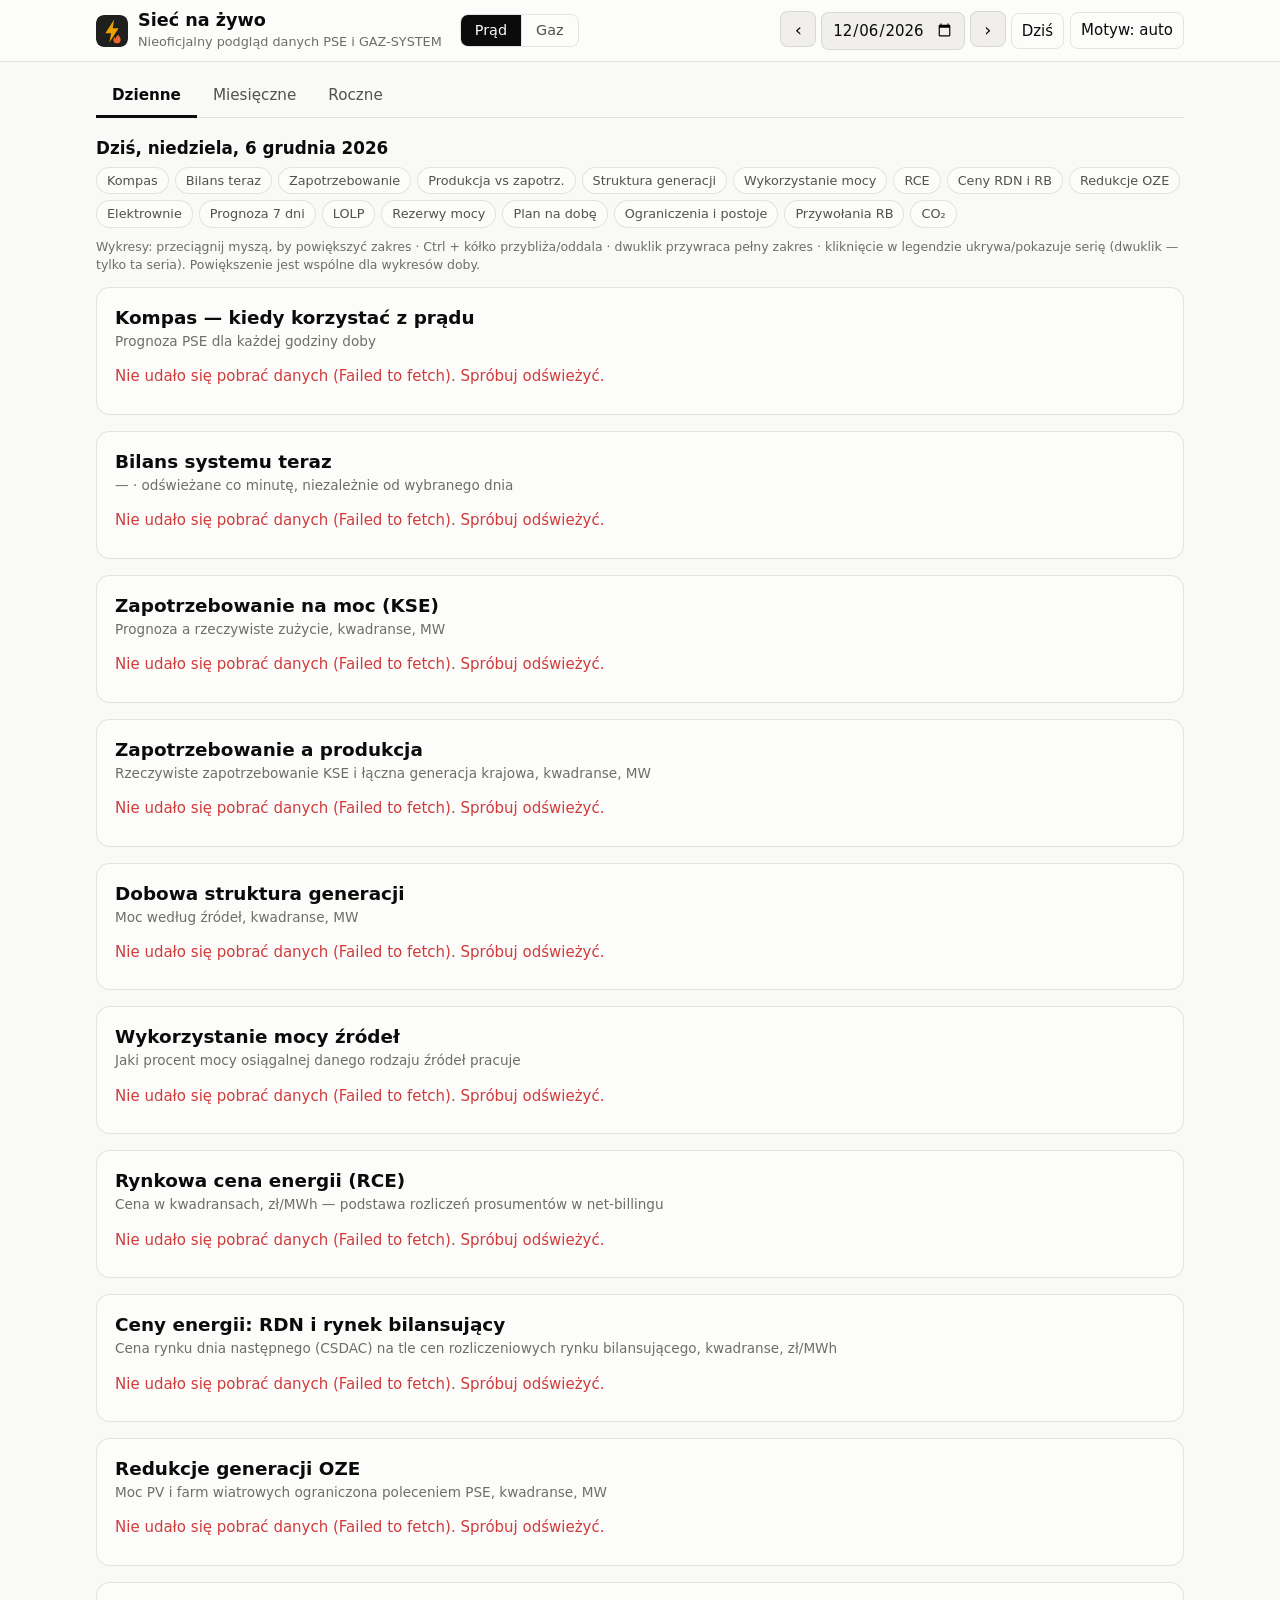
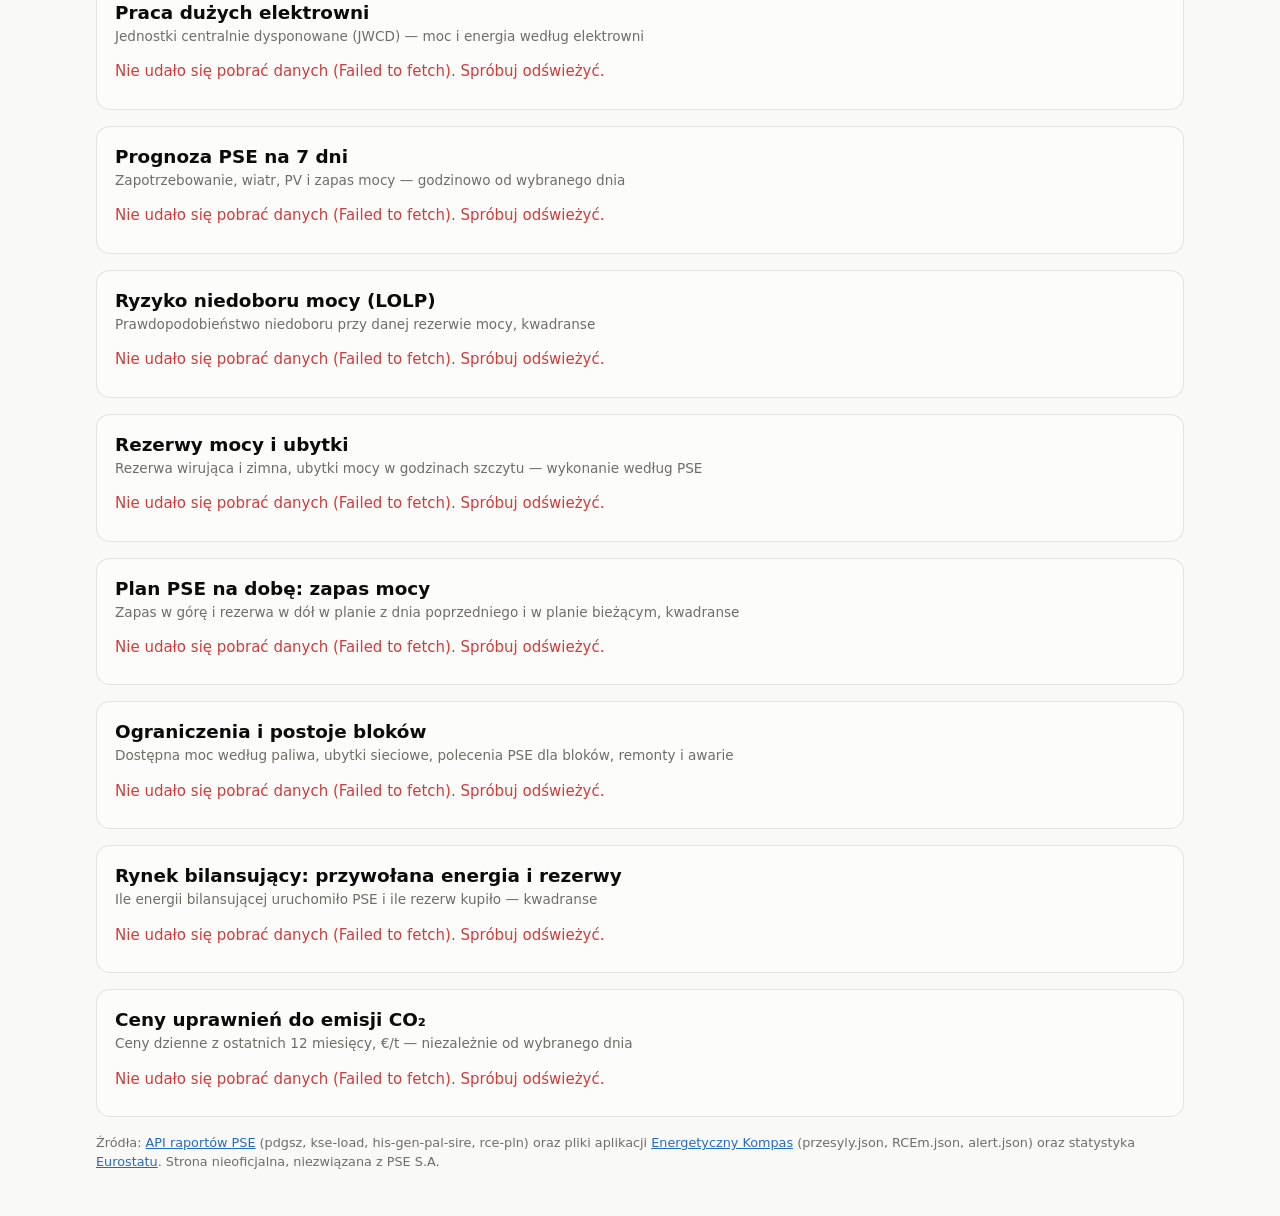
==== commit 0bdddd0c: "Rezerwy mocy, plan dobowy PSE, ograniczenia i postoje bloków, przywołania na RB Nowe sekcje dziennej" ====
--- a/web/index.html
+++ b/web/index.html
@@ -38,9 +38,10 @@
   <main class="wrap">
     <div id="alert" class="alert" role="status" hidden></div>
     <nav id="views" class="views" role="tablist" aria-label="Rodzaj danych"></nav>
+    <div id="country" class="country-row" data-view="m r"></div>
     <p id="date-label" class="date-label" data-view="d"></p>
     <nav class="toc" aria-label="Sekcje">
-      <a href="#kompas" data-view="d">Kompas</a><a href="#now" data-view="d">Bilans teraz</a><a href="#load" data-view="d">Zapotrzebowanie</a><a href="#bal" data-view="d">Produkcja vs zapotrz.</a><a href="#gen" data-view="d">Struktura generacji</a><a href="#util" data-view="d">Wykorzystanie mocy</a><a href="#rce" data-view="d">RCE</a><a href="#prices" data-view="d">Ceny RDN i RB</a><a href="#curt" data-view="d">Redukcje OZE</a><a href="#units" data-view="d">Elektrownie</a><a href="#plan" data-view="d">Prognoza 7 dni</a><a href="#lolp" data-view="d">LOLP</a><a href="#rcem" data-view="m">RCEm</a><a href="#co2" data-view="d">CO₂</a><a href="#mix" data-view="m">Miks i OZE miesięcznie</a><a href="#elec-y" data-view="r">Bilans roczny</a><a href="#ren-y" data-view="r">OZE rocznie</a><a href="#bills" data-view="r">Ceny dla odbiorców</a>
+      <a href="#kompas" data-view="d">Kompas</a><a href="#now" data-view="d">Bilans teraz</a><a href="#load" data-view="d">Zapotrzebowanie</a><a href="#bal" data-view="d">Produkcja vs zapotrz.</a><a href="#gen" data-view="d">Struktura generacji</a><a href="#util" data-view="d">Wykorzystanie mocy</a><a href="#rce" data-view="d">RCE</a><a href="#prices" data-view="d">Ceny RDN i RB</a><a href="#curt" data-view="d">Redukcje OZE</a><a href="#units" data-view="d">Elektrownie</a><a href="#plan" data-view="d">Prognoza 7 dni</a><a href="#lolp" data-view="d">LOLP</a><a href="#reserve" data-view="d">Rezerwy mocy</a><a href="#pkd" data-view="d">Plan na dobę</a><a href="#limits" data-view="d">Ograniczenia i postoje</a><a href="#balact" data-view="d">Przywołania RB</a><a href="#rcem" data-view="m">RCEm</a><a href="#co2" data-view="d">CO₂</a><a href="#mix" data-view="m">Miks i OZE miesięcznie</a><a href="#elec-y" data-view="r">Bilans roczny</a><a href="#ren-y" data-view="r">OZE rocznie</a><a href="#bills" data-view="r">Ceny dla odbiorców</a>
     </nav>
     <p class="chart-hint" data-view="d m r">Wykresy: przeciągnij myszą, by powiększyć zakres · Ctrl + kółko przybliża/oddala · dwuklik przywraca pełny zakres · kliknięcie w legendzie ukrywa/pokazuje serię (dwuklik — tylko ta seria). Powiększenie jest wspólne dla wykresów doby.</p>
 
@@ -138,6 +139,38 @@
         <p class="muted">Prawdopodobieństwo niedoboru przy danej rezerwie mocy, kwadranse</p>
       </div>
       <div id="lolp-body"></div>
+    </section>
+
+    <section class="card" id="reserve" data-view="d" aria-labelledby="reserve-h">
+      <div class="card-head">
+        <h2 id="reserve-h">Rezerwy mocy i ubytki</h2>
+        <p class="muted">Rezerwa wirująca i zimna, ubytki mocy w godzinach szczytu — wykonanie według PSE</p>
+      </div>
+      <div id="reserve-body"></div>
+    </section>
+
+    <section class="card" id="pkd" data-view="d" aria-labelledby="pkd-h">
+      <div class="card-head">
+        <h2 id="pkd-h">Plan PSE na dobę: zapas mocy</h2>
+        <p class="muted">Zapas w górę i rezerwa w dół w planie z dnia poprzedniego i w planie bieżącym, kwadranse</p>
+      </div>
+      <div id="pkd-body"></div>
+    </section>
+
+    <section class="card" id="limits" data-view="d" aria-labelledby="limits-h">
+      <div class="card-head">
+        <h2 id="limits-h">Ograniczenia i postoje bloków</h2>
+        <p class="muted">Dostępna moc według paliwa, ubytki sieciowe, polecenia PSE dla bloków, remonty i awarie</p>
+      </div>
+      <div id="limits-body"></div>
+    </section>
+
+    <section class="card" id="balact" data-view="d" aria-labelledby="balact-h">
+      <div class="card-head">
+        <h2 id="balact-h">Rynek bilansujący: przywołana energia i rezerwy</h2>
+        <p class="muted">Ile energii bilansującej uruchomiło PSE i ile rezerw kupiło — kwadranse</p>
+      </div>
+      <div id="balact-body"></div>
     </section>
 
     <section class="card" id="rcem" data-view="m" aria-labelledby="rcem-h">
--- a/web/style.css
+++ b/web/style.css
@@ -309,3 +309,9 @@
 .year-sel { display: inline-flex; align-items: center; gap: 6px; font-size: 0.9rem; margin: 0 0 10px; }
 .year-sel select { font: inherit; color: var(--ink); background: var(--surface-2); border: 1px solid var(--border); border-radius: 8px; padding: 4px 8px; }
 [hidden] { display: none !important; }
+.country-row { display: flex; flex-wrap: wrap; align-items: center; gap: 4px 12px; margin: 10px 0 0; }
+.country-row .year-sel { margin: 0; }
+.country-note { font-size: 0.8rem; }
+.ctl-row { display: flex; flex-wrap: wrap; align-items: center; gap: 8px 16px; margin: 0 0 10px; }
+.ctl-row .year-sel, .ctl-row .seg { margin: 0; }
+.warn-box { margin: 0 0 12px; padding: 8px 12px; border-radius: 8px; background: var(--surface-2); border-left: 4px solid var(--st2); font-size: 0.85rem; }
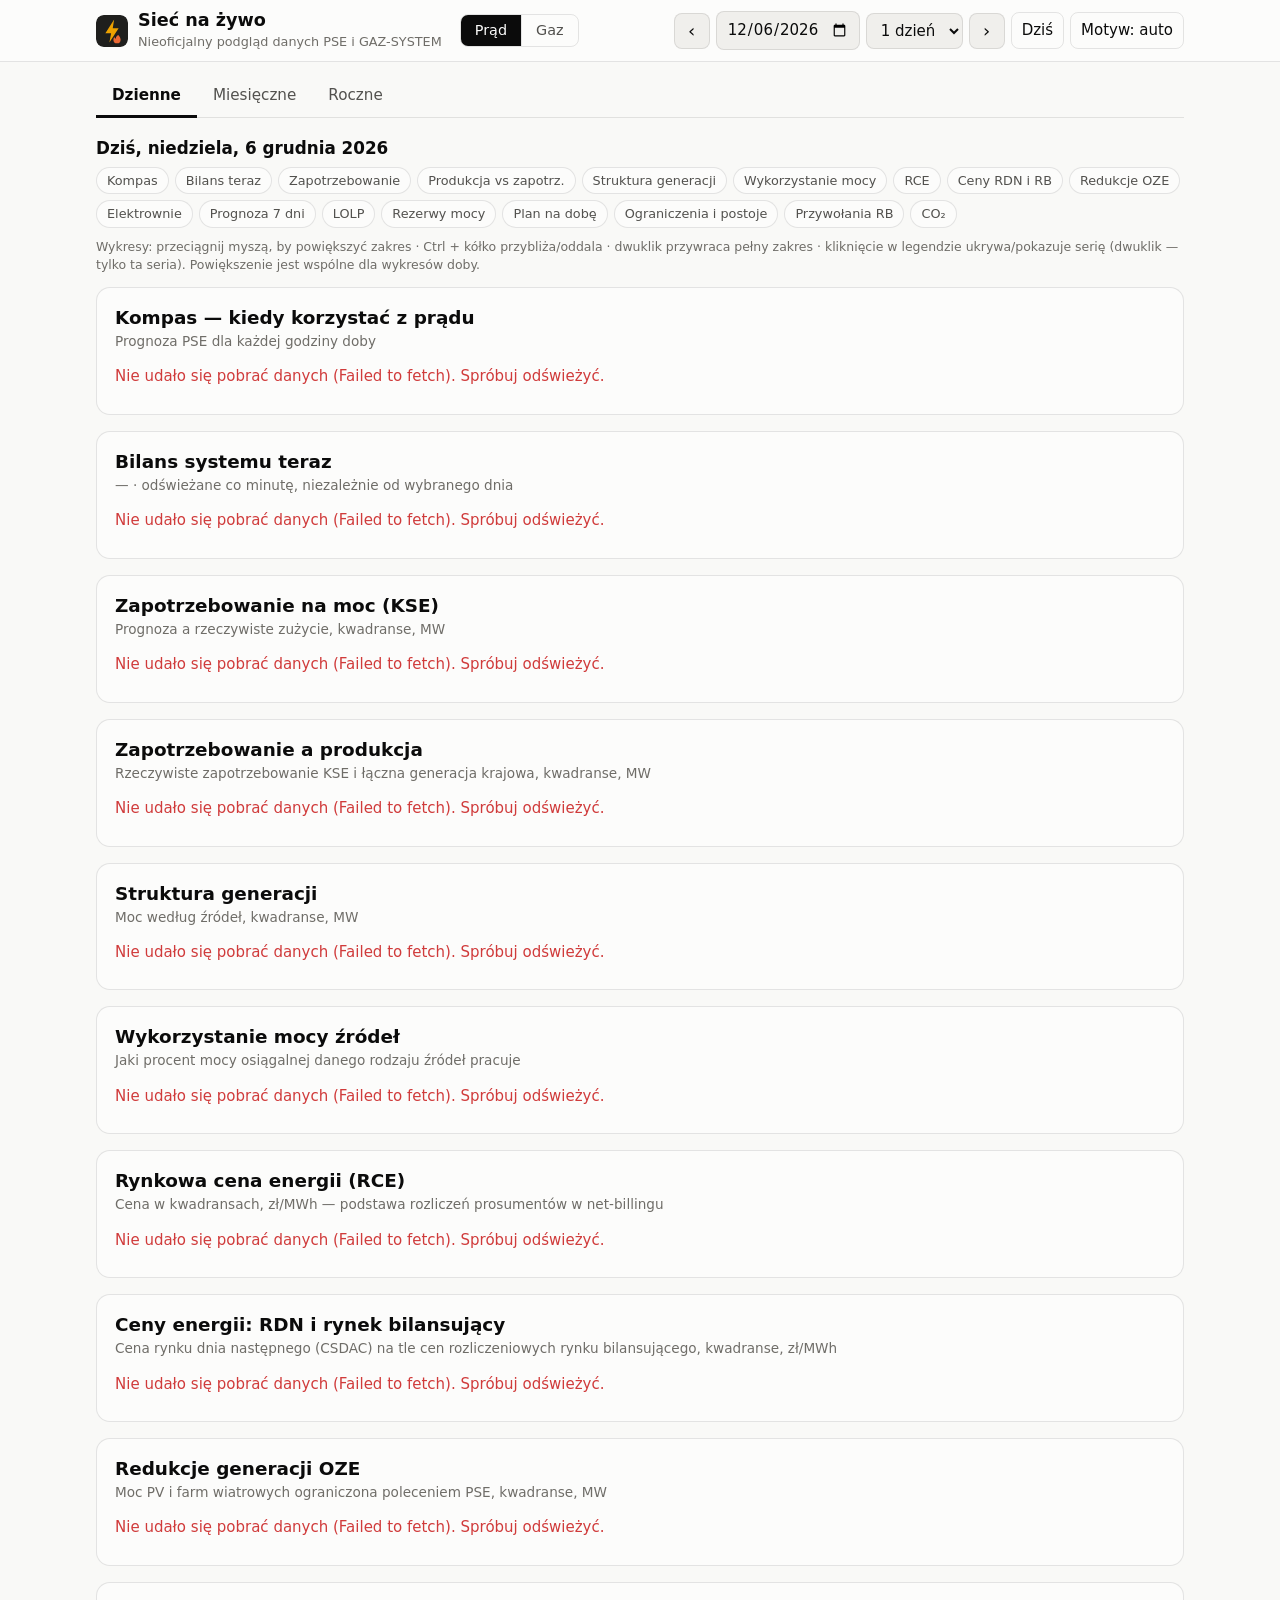
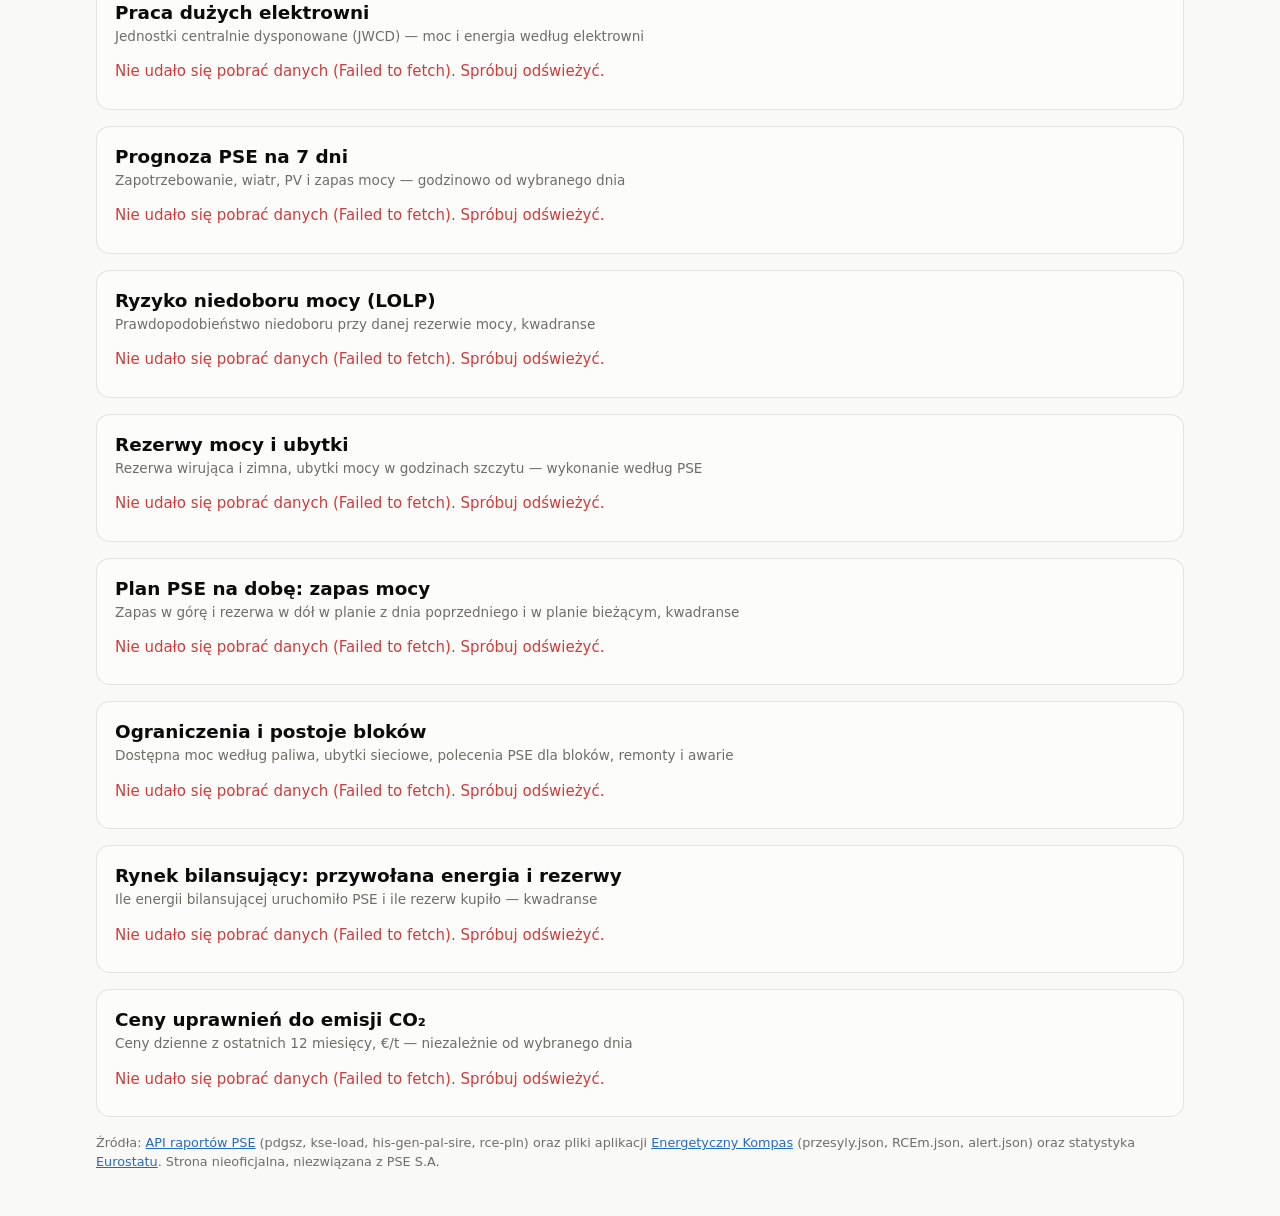
==== commit a1326f68: "Zakładka dzienna: zakres dni zamiast jednej doby Wybór długości (1–92 dni) i oddalanie wykresu poza " ====
--- a/web/index.html
+++ b/web/index.html
@@ -26,7 +26,9 @@
       </div>
       <nav class="datenav" aria-label="Wybór dnia">
         <span class="datectl" data-view="d"><button id="prev" type="button" aria-label="Poprzedni dzień">‹</button>
-        <input id="date" type="date" aria-label="Data">
+        <input id="date" type="date" aria-label="Data (ostatni dzień zakresu)">
+        <select id="days" aria-label="Długość zakresu"><option value="1">1 dzień</option><option value="3">3 dni</option><option value="7">7 dni</option><option value="14">14 dni</option><option value="31">31 dni</option><option value="92">92 dni</option></select>
+        <button id="one-day" type="button" class="ghost" hidden title="Wróć do jednego dnia">1 dzień</button>
         <button id="next" type="button" aria-label="Następny dzień">›</button>
         <button id="today" type="button" class="ghost">Dziś</button></span>
         <button id="install" type="button" class="ghost install" hidden>Zainstaluj aplikację</button>
@@ -79,7 +81,7 @@
 
     <section class="card" id="gen" data-view="d" aria-labelledby="gen-h">
       <div class="card-head">
-        <h2 id="gen-h">Dobowa struktura generacji</h2>
+        <h2 id="gen-h">Struktura generacji</h2>
         <p class="muted">Moc według źródeł, kwadranse, MW</p>
       </div>
       <div id="gen-body"></div>
--- a/web/style.css
+++ b/web/style.css
@@ -78,7 +78,7 @@
 .brand h1 { font-size: 1.1rem; }
 .sub { margin: 0; font-size: 0.8rem; color: var(--muted); }
 .datenav { display: flex; gap: 6px; align-items: center; flex-wrap: wrap; }
-button, input[type="date"] {
+button, input[type="date"], .datenav select {
   font: inherit; color: var(--ink); background: var(--surface-2);
   border: 1px solid var(--border); border-radius: 8px; padding: 6px 10px; min-height: 36px;
 }
@@ -315,3 +315,6 @@
 .ctl-row { display: flex; flex-wrap: wrap; align-items: center; gap: 8px 16px; margin: 0 0 10px; }
 .ctl-row .year-sel, .ctl-row .seg { margin: 0; }
 .warn-box { margin: 0 0 12px; padding: 8px 12px; border-radius: 8px; background: var(--surface-2); border-left: 4px solid var(--st2); font-size: 0.85rem; }
+.datectl { display: inline-flex; gap: 6px; align-items: center; flex-wrap: wrap; }
+.kdays { display: grid; gap: 8px; margin-top: 8px; }
+.kday-h { font-size: 0.85rem; display: flex; flex-wrap: wrap; align-items: center; gap: 6px; margin-bottom: 4px; }
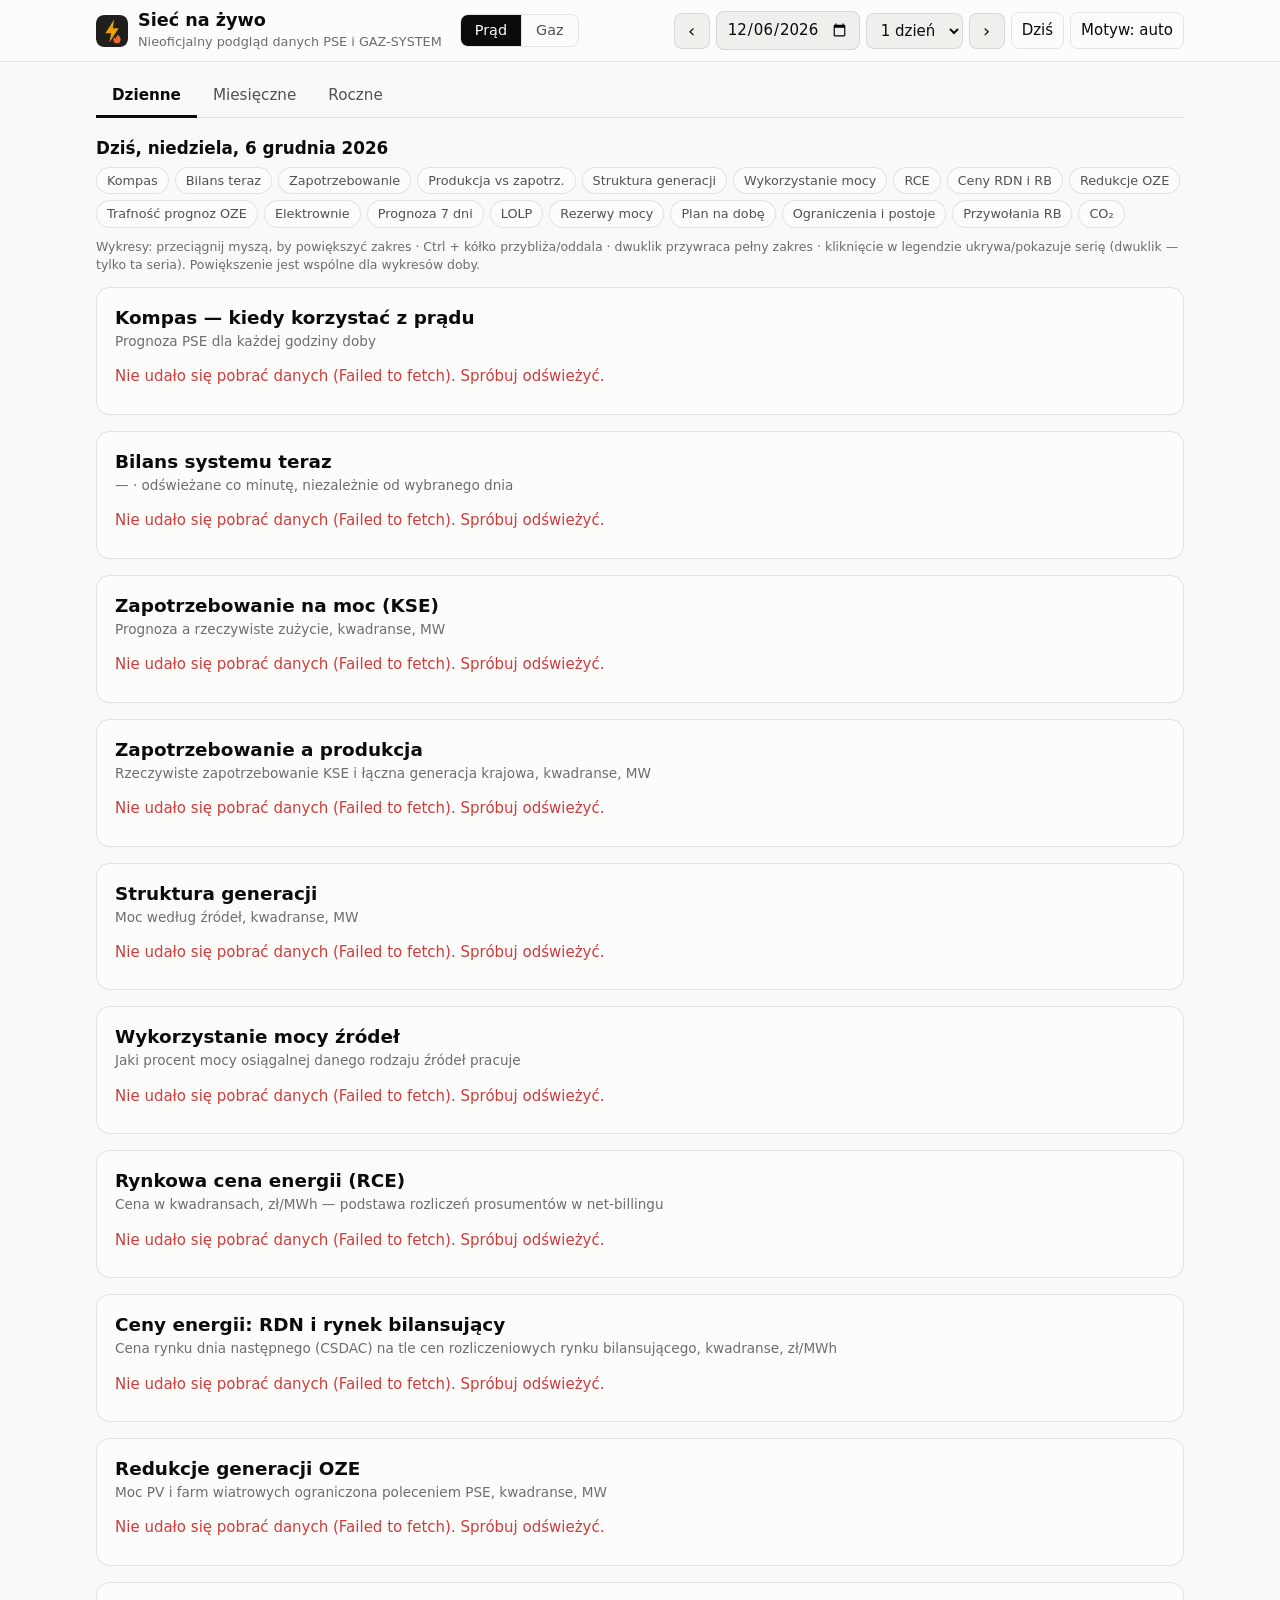
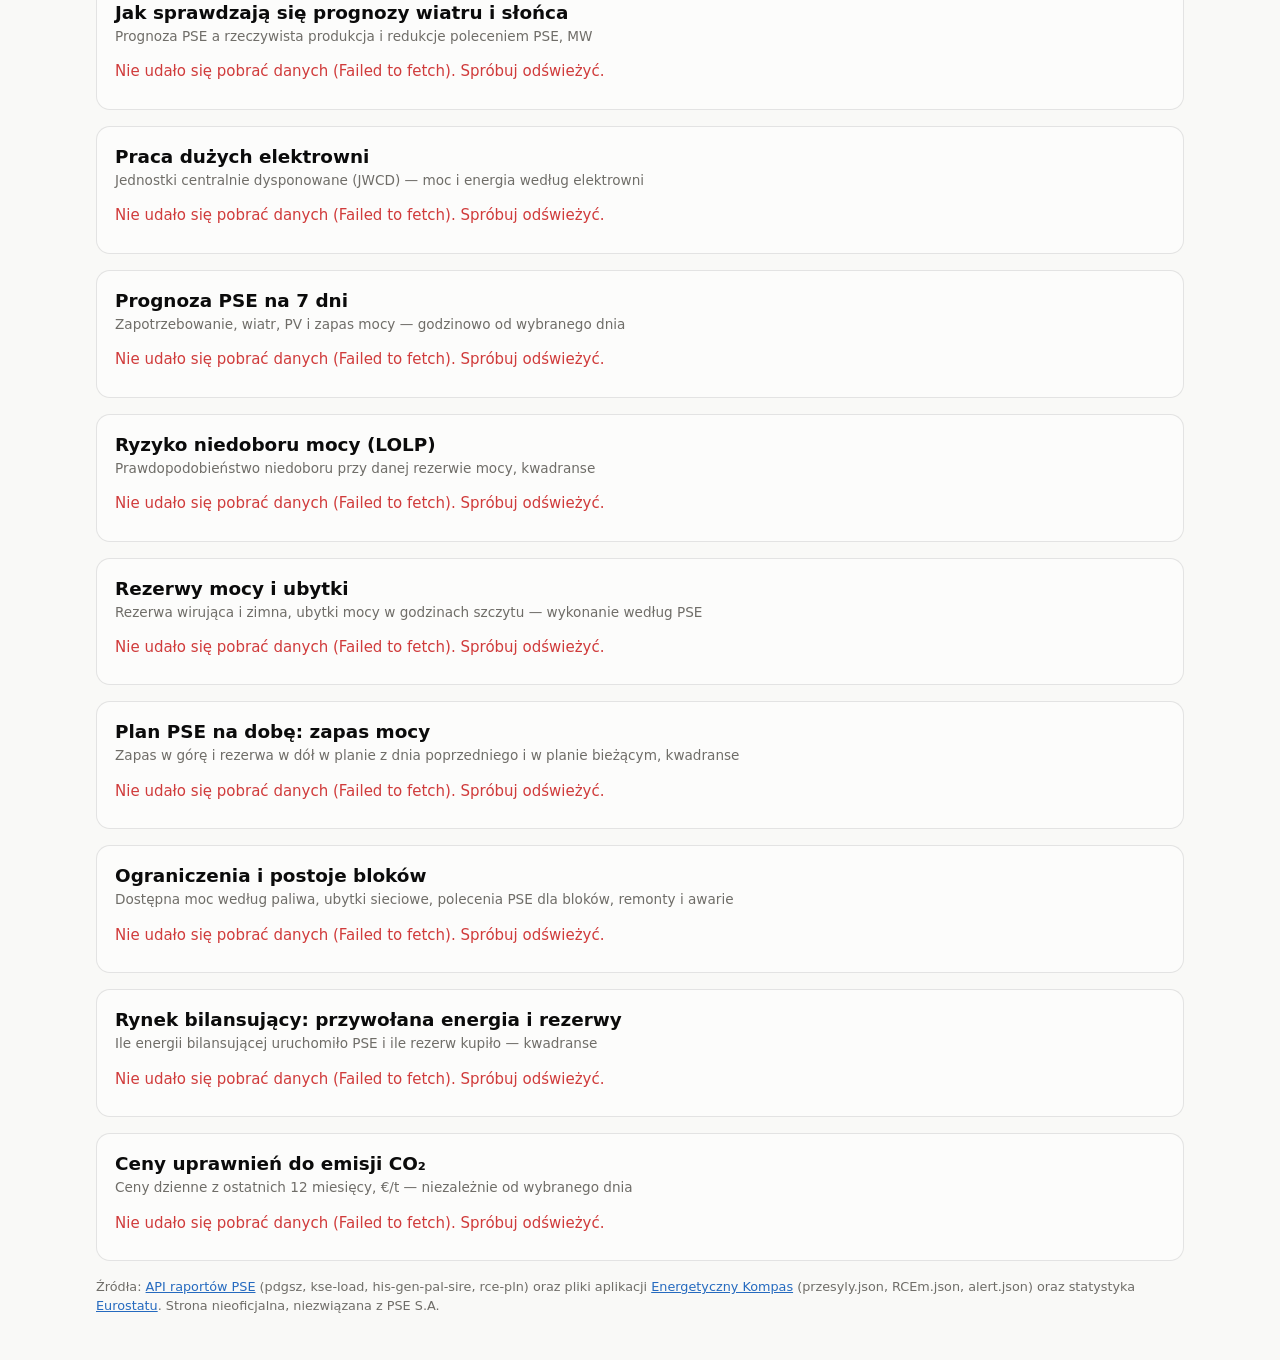
==== commit 70eb0b65: "Trafność prognoz wiatru i PV: prognoza PSE a produkcja i redukcje Co-Authored-By: Claude Opus 5.5 <n" ====
--- a/web/index.html
+++ b/web/index.html
@@ -43,7 +43,7 @@
     <div id="country" class="country-row" data-view="m r"></div>
     <p id="date-label" class="date-label" data-view="d"></p>
     <nav class="toc" aria-label="Sekcje">
-      <a href="#kompas" data-view="d">Kompas</a><a href="#now" data-view="d">Bilans teraz</a><a href="#load" data-view="d">Zapotrzebowanie</a><a href="#bal" data-view="d">Produkcja vs zapotrz.</a><a href="#gen" data-view="d">Struktura generacji</a><a href="#util" data-view="d">Wykorzystanie mocy</a><a href="#rce" data-view="d">RCE</a><a href="#prices" data-view="d">Ceny RDN i RB</a><a href="#curt" data-view="d">Redukcje OZE</a><a href="#units" data-view="d">Elektrownie</a><a href="#plan" data-view="d">Prognoza 7 dni</a><a href="#lolp" data-view="d">LOLP</a><a href="#reserve" data-view="d">Rezerwy mocy</a><a href="#pkd" data-view="d">Plan na dobę</a><a href="#limits" data-view="d">Ograniczenia i postoje</a><a href="#balact" data-view="d">Przywołania RB</a><a href="#rcem" data-view="m">RCEm</a><a href="#co2" data-view="d">CO₂</a><a href="#mix" data-view="m">Miks i OZE miesięcznie</a><a href="#elec-y" data-view="r">Bilans roczny</a><a href="#ren-y" data-view="r">OZE rocznie</a><a href="#bills" data-view="r">Ceny dla odbiorców</a>
+      <a href="#kompas" data-view="d">Kompas</a><a href="#now" data-view="d">Bilans teraz</a><a href="#load" data-view="d">Zapotrzebowanie</a><a href="#bal" data-view="d">Produkcja vs zapotrz.</a><a href="#gen" data-view="d">Struktura generacji</a><a href="#util" data-view="d">Wykorzystanie mocy</a><a href="#rce" data-view="d">RCE</a><a href="#prices" data-view="d">Ceny RDN i RB</a><a href="#curt" data-view="d">Redukcje OZE</a><a href="#fcst" data-view="d">Trafność prognoz OZE</a><a href="#units" data-view="d">Elektrownie</a><a href="#plan" data-view="d">Prognoza 7 dni</a><a href="#lolp" data-view="d">LOLP</a><a href="#reserve" data-view="d">Rezerwy mocy</a><a href="#pkd" data-view="d">Plan na dobę</a><a href="#limits" data-view="d">Ograniczenia i postoje</a><a href="#balact" data-view="d">Przywołania RB</a><a href="#rcem" data-view="m">RCEm</a><a href="#co2" data-view="d">CO₂</a><a href="#mix" data-view="m">Miks i OZE miesięcznie</a><a href="#elec-y" data-view="r">Bilans roczny</a><a href="#ren-y" data-view="r">OZE rocznie</a><a href="#bills" data-view="r">Ceny dla odbiorców</a>
     </nav>
     <p class="chart-hint" data-view="d m r">Wykresy: przeciągnij myszą, by powiększyć zakres · Ctrl + kółko przybliża/oddala · dwuklik przywraca pełny zakres · kliknięcie w legendzie ukrywa/pokazuje serię (dwuklik — tylko ta seria). Powiększenie jest wspólne dla wykresów doby.</p>
 
@@ -117,6 +117,14 @@
         <p class="muted">Moc PV i farm wiatrowych ograniczona poleceniem PSE, kwadranse, MW</p>
       </div>
       <div id="curt-body"></div>
+    </section>
+
+    <section class="card" id="fcst" data-view="d" aria-labelledby="fcst-h">
+      <div class="card-head">
+        <h2 id="fcst-h">Jak sprawdzają się prognozy wiatru i słońca</h2>
+        <p class="muted">Prognoza PSE a rzeczywista produkcja i redukcje poleceniem PSE, MW</p>
+      </div>
+      <div id="fcst-body"></div>
     </section>
 
     <section class="card" id="units" data-view="d" aria-labelledby="units-h">
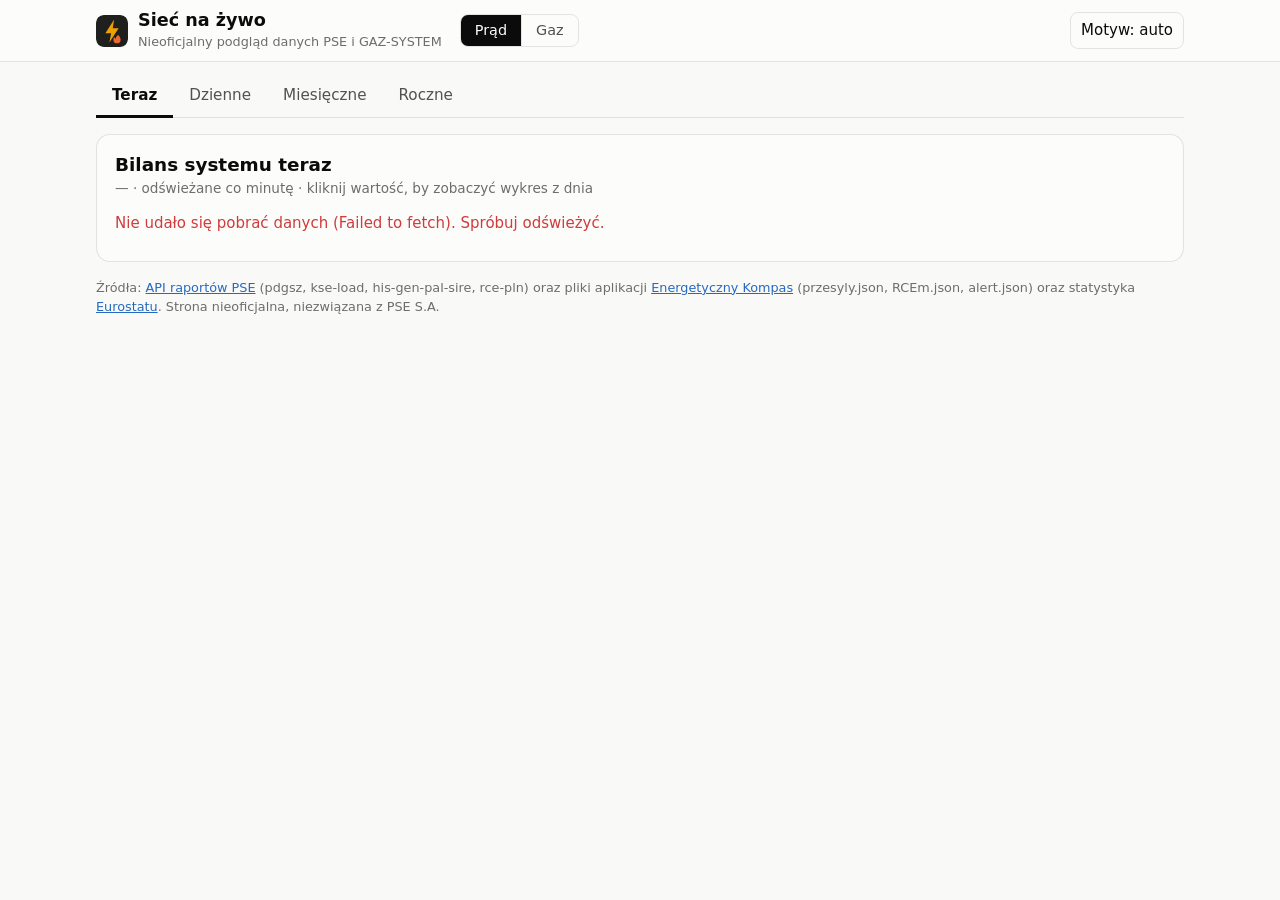
==== commit c073c565: "Osobna zakładka „Teraz” z danymi bieżącymi; kliknięcie kieruje do wykresu dziennego Co-Authored-By: " ====
--- a/web/index.html
+++ b/web/index.html
@@ -43,7 +43,7 @@
     <div id="country" class="country-row" data-view="m r"></div>
     <p id="date-label" class="date-label" data-view="d"></p>
     <nav class="toc" aria-label="Sekcje">
-      <a href="#kompas" data-view="d">Kompas</a><a href="#now" data-view="d">Bilans teraz</a><a href="#load" data-view="d">Zapotrzebowanie</a><a href="#bal" data-view="d">Produkcja vs zapotrz.</a><a href="#gen" data-view="d">Struktura generacji</a><a href="#util" data-view="d">Wykorzystanie mocy</a><a href="#rce" data-view="d">RCE</a><a href="#prices" data-view="d">Ceny RDN i RB</a><a href="#curt" data-view="d">Redukcje OZE</a><a href="#fcst" data-view="d">Trafność prognoz OZE</a><a href="#units" data-view="d">Elektrownie</a><a href="#plan" data-view="d">Prognoza 7 dni</a><a href="#lolp" data-view="d">LOLP</a><a href="#reserve" data-view="d">Rezerwy mocy</a><a href="#pkd" data-view="d">Plan na dobę</a><a href="#limits" data-view="d">Ograniczenia i postoje</a><a href="#balact" data-view="d">Przywołania RB</a><a href="#rcem" data-view="m">RCEm</a><a href="#co2" data-view="d">CO₂</a><a href="#mix" data-view="m">Miks i OZE miesięcznie</a><a href="#elec-y" data-view="r">Bilans roczny</a><a href="#ren-y" data-view="r">OZE rocznie</a><a href="#bills" data-view="r">Ceny dla odbiorców</a>
+      <a href="#kompas" data-view="d">Kompas</a><a href="#load" data-view="d">Zapotrzebowanie</a><a href="#bal" data-view="d">Produkcja vs zapotrz.</a><a href="#gen" data-view="d">Struktura generacji</a><a href="#util" data-view="d">Wykorzystanie mocy</a><a href="#rce" data-view="d">RCE</a><a href="#prices" data-view="d">Ceny RDN i RB</a><a href="#curt" data-view="d">Redukcje OZE</a><a href="#fcst" data-view="d">Trafność prognoz OZE</a><a href="#units" data-view="d">Elektrownie</a><a href="#plan" data-view="d">Prognoza 7 dni</a><a href="#lolp" data-view="d">LOLP</a><a href="#reserve" data-view="d">Rezerwy mocy</a><a href="#pkd" data-view="d">Plan na dobę</a><a href="#limits" data-view="d">Ograniczenia i postoje</a><a href="#balact" data-view="d">Przywołania RB</a><a href="#rcem" data-view="m">RCEm</a><a href="#co2" data-view="d">CO₂</a><a href="#mix" data-view="m">Miks i OZE miesięcznie</a><a href="#elec-y" data-view="r">Bilans roczny</a><a href="#ren-y" data-view="r">OZE rocznie</a><a href="#bills" data-view="r">Ceny dla odbiorców</a>
     </nav>
     <p class="chart-hint" data-view="d m r">Wykresy: przeciągnij myszą, by powiększyć zakres · Ctrl + kółko przybliża/oddala · dwuklik przywraca pełny zakres · kliknięcie w legendzie ukrywa/pokazuje serię (dwuklik — tylko ta seria). Powiększenie jest wspólne dla wykresów doby.</p>
 
@@ -55,10 +55,10 @@
       <div id="kompas-body"></div>
     </section>
 
-    <section class="card" id="now" data-view="d" aria-labelledby="now-h">
+    <section class="card" id="now" data-view="n" aria-labelledby="now-h">
       <div class="card-head">
         <h2 id="now-h">Bilans systemu teraz</h2>
-        <p class="muted"><span id="now-time">—</span> · odświeżane co minutę, niezależnie od wybranego dnia</p>
+        <p class="muted"><span id="now-time">—</span> · odświeżane co minutę · kliknij wartość, by zobaczyć wykres z dnia</p>
       </div>
       <div id="now-body"><p class="state">Ładowanie…</p></div>
     </section>
--- a/web/style.css
+++ b/web/style.css
@@ -107,6 +107,11 @@
 /* Kafelki */
 .tiles { display: grid; grid-template-columns: repeat(auto-fit, minmax(150px, 1fr)); gap: 10px; margin-bottom: 14px; }
 .tile { background: var(--surface-2); border-radius: 10px; padding: 10px 12px; min-width: 0; }
+.tile.link { display: block; color: inherit; text-decoration: none; border: 1px solid transparent; }
+.tile.link:hover, .tile.link:focus-visible { border-color: var(--axis); }
+.tgo { font-size: 0.72rem; color: var(--muted); margin-top: 2px; }
+.frow[data-goto], .mrow[data-goto] { cursor: pointer; }
+.frow[data-goto]:hover .fname, .mrow[data-goto]:hover .mname { text-decoration: underline; }
 .tl { font-size: 0.8rem; color: var(--ink-2); }
 .tv { font-size: 1.35rem; font-weight: 650; line-height: 1.3; overflow-wrap: anywhere; }
 .td { font-size: 0.78rem; color: var(--muted); }
